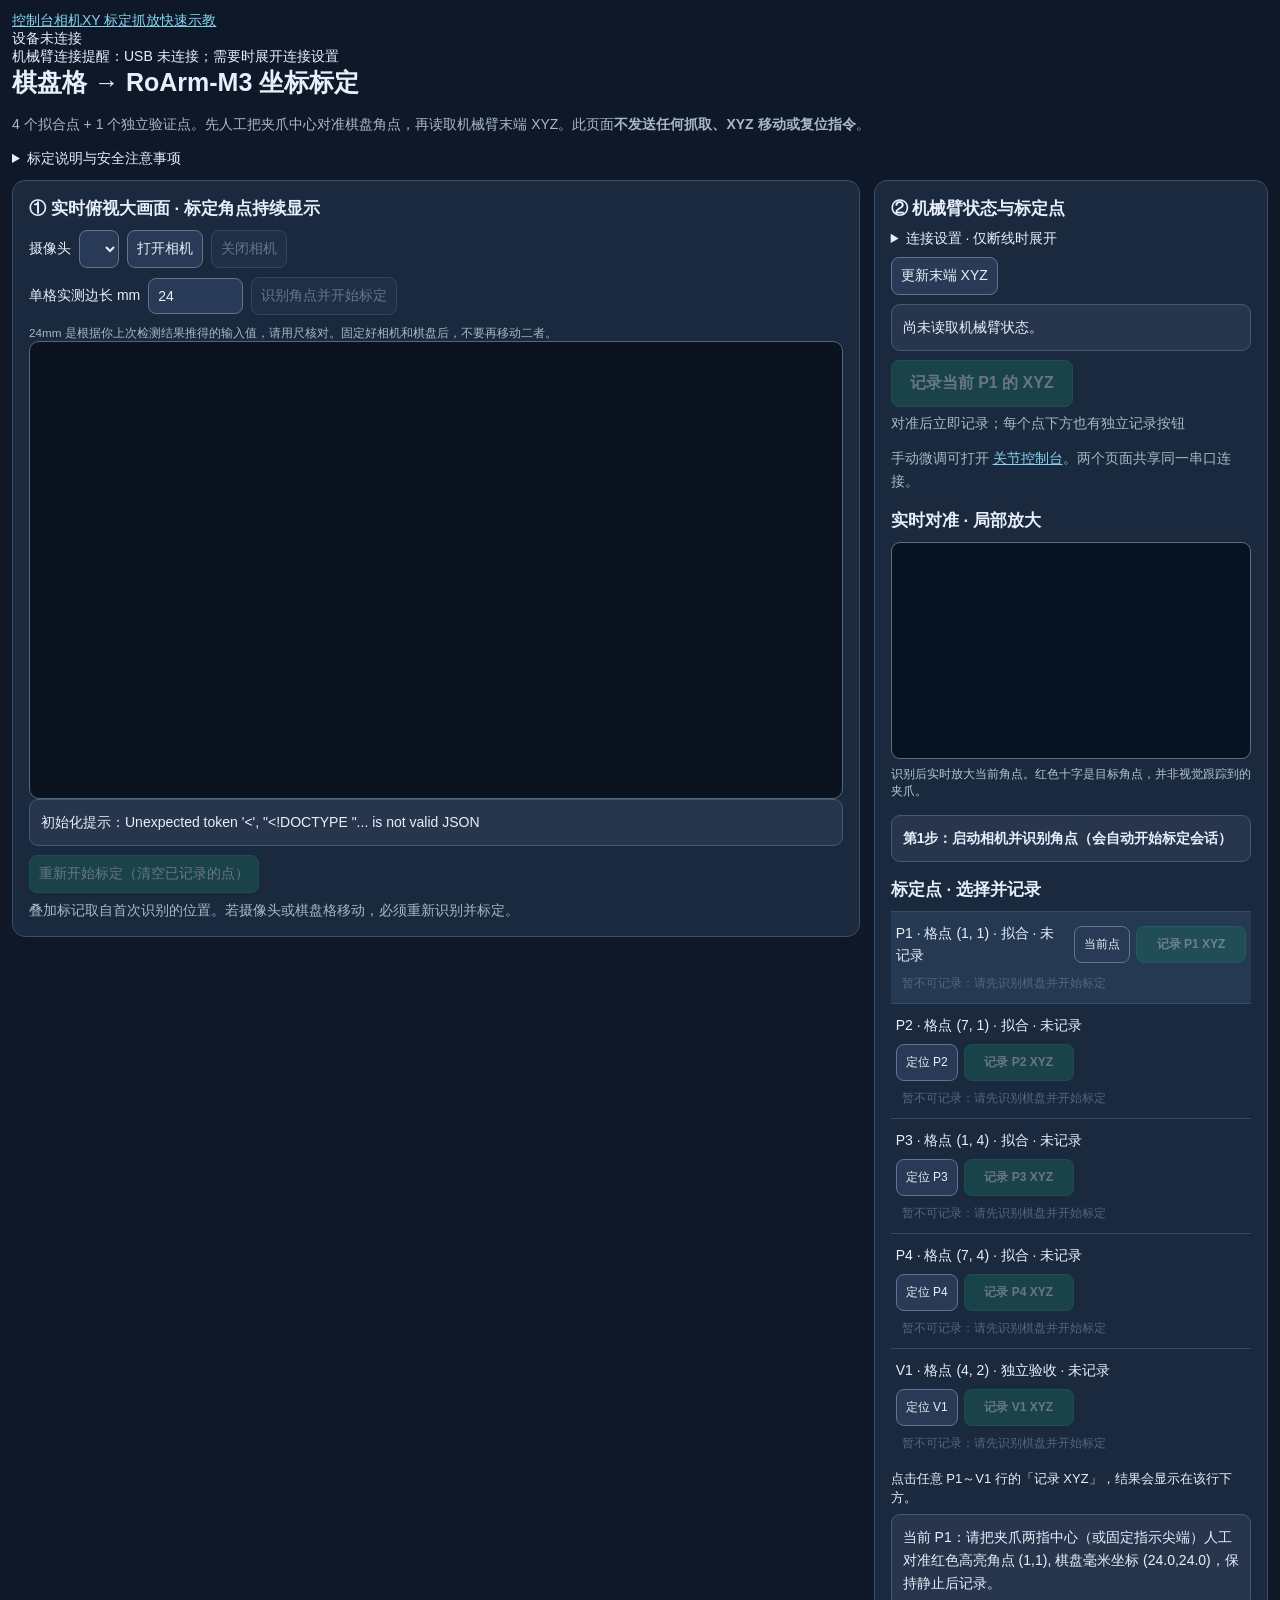
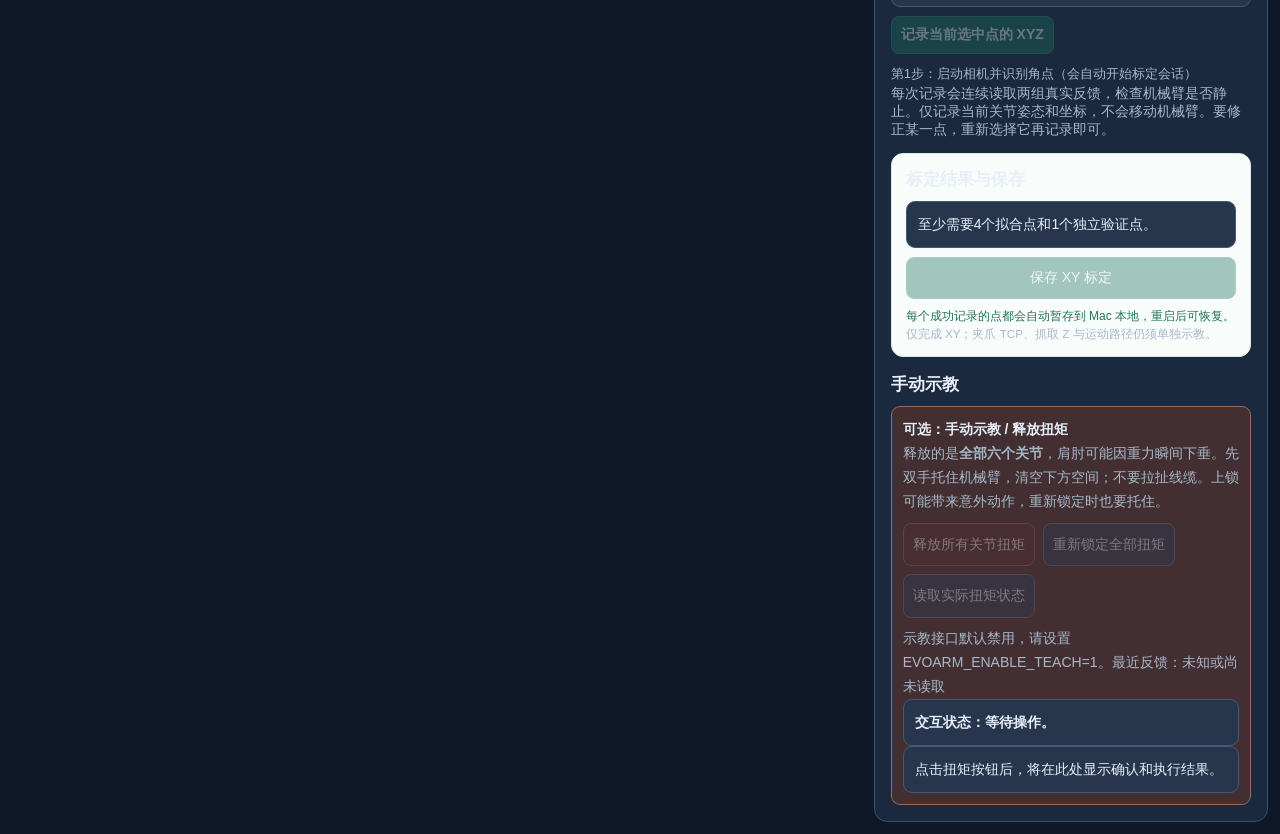
==== control_ui/calibration.html @ 50142ead "ui: unify all five EvoArm top navigation bars" ====
<!doctype html>
<html lang="zh-CN">
<head>
<meta charset="utf-8"><meta name="viewport" content="width=device-width,initial-scale=1">
<title>EvoArm · 机械臂坐标标定</title>
<style>
:root{font:14px -apple-system,BlinkMacSystemFont,"PingFang SC",sans-serif;background:#0e1829;color:#e7effa}
*{box-sizing:border-box}body{max-width:1680px;margin:12px auto;padding:0 12px}h1{font-size:25px;margin:0 0 8px}h2{font-size:17px;margin:0 0 10px}
a{color:#85d4ed}p{line-height:1.65}small,.muted{color:#a7b8ca}
main{display:grid;grid-template-columns:minmax(0,2.15fr) minmax(350px,1fr);align-items:start;gap:14px;margin-top:12px}
.panel{background:#1a293e;border:1px solid #3d4e66;padding:16px;border-radius:13px}
.wide{grid-column:1/-1}
button,select,input{font:inherit;padding:9px;border:1px solid #607494;border-radius:8px;background:#283a55;color:#eaf0fa}
button{cursor:pointer}button:disabled{opacity:.38;cursor:not-allowed}input[type=number]{width:95px}
.primary{background:#186f5c;border-color:#278c75}.danger{background:#512d35;border-color:#996069}
.row{display:flex;align-items:center;gap:8px;flex-wrap:wrap;margin:9px 0}
#view{position:relative;width:100%;aspect-ratio:16/9;background:#0b1320;border:1px solid #53657b;border-radius:10px;overflow:hidden}
#frame{position:absolute;inset:0;width:100%;height:100%;display:block;object-fit:contain}
#overlay{position:absolute;inset:0;width:100%;height:100%;cursor:crosshair;touch-action:manipulation;pointer-events:none}
#overlay.ready{pointer-events:auto}
#zoom{display:block;width:100%;aspect-ratio:5/3;border:1px solid #5c6d82;border-radius:9px;background:#071321}
#zoomNote{font-size:12px;color:#b7c5d7;padding:7px 0}
.sticky-panel{position:static;top:auto;z-index:auto}
.camera-panel{position:relative;z-index:auto;min-width:0;align-self:start}
#view{max-height:65vh}
#calibrationResults{border:1px solid #dbe9e5;border-radius:12px;padding:14px;margin:14px 0;background:#f8fcfb}
#calibrationSaveState{font-size:12px;color:#26715d;margin-top:5px}
#calibrationResults #save{width:100%;min-height:42px}
.controls-panel{position:relative;z-index:5;min-width:0}
#torqueCard{position:relative;z-index:10;isolation:isolate;pointer-events:auto}
#torqueCard button{pointer-events:auto;position:relative;z-index:1}
#torqueCard button:focus-visible{outline:3px solid #7cdffc;outline-offset:2px}
#torqueActionFeedback{font-weight:700;white-space:pre-wrap}
.point{display:flex;flex-wrap:wrap;gap:8px;align-items:center}
.point .point-description{flex:1;min-width:170px;line-height:1.6}
.point .point-actions{display:flex;gap:6px;flex-wrap:wrap}
.point .record{background:#186f5c;border-color:#278c75;font-weight:700}
#setupState{margin:8px 0;font-weight:650}
#capture{font-weight:700}
#statusLine{font-size:13px;line-height:1.7;white-space:pre-wrap}
#torquePrompt[hidden]{display:none}#torqueMessage{white-space:pre-wrap}
#torqueAcknowledged{width:auto;margin-right:7px}
.point-feedback{flex-basis:100%;font-size:12px;line-height:1.55;padding:0 6px;min-height:18px}
.point-feedback.waiting{color:#526782}
.point-feedback.success{color:#08785b;font-weight:650}
.point-feedback.error{color:#b34242;font-weight:650}
.point .record{min-width:110px;white-space:nowrap}
#captureStatus{font-size:13px;line-height:1.5;margin:6px 0;min-height:20px}
#captureStatus.error{color:#ac3642;font-weight:650}
#captureStatus.success{color:#08785b;font-weight:650}
.notice{border:1px solid #455a72;background:#27364c;border-radius:9px;padding:11px;line-height:1.65}
.warning{border:1px solid #986b5e;background:#432f31;border-radius:9px;padding:11px;margin-top:10px;line-height:1.7}
.point{padding:10px 5px;border-top:1px solid #364b61}
.point.active{background:#263953}.point button{font-size:12px}
.ok{color:#7de0ae}.soft{color:#edc37c}.bad{color:#ffaaa9}
pre{font-size:12px;white-space:pre-wrap;overflow-wrap:anywhere}
@media(max-width:950px){main{grid-template-columns:minmax(0,1fr)}.wide{grid-column:auto}.sticky-panel{position:static}}
</style>
<link rel="stylesheet" href="/assets/theme.css">
</head>
<body>
<div class="topbar"><nav class="nav-links" aria-label="EvoArm 页面"><a href="/">控制台</a><a href="/camera">相机</a><a href="/calibration" class="active" aria-current="page">XY 标定</a><a href="/pick">抓放</a><a href="/teach">快速示教</a></nav><span id="connectionChip" class="connection-chip offline">正在连接</span></div>
<div id="connectionToast" class="connection-toast" hidden role="alert"></div>
<h1>棋盘格 → RoArm-M3 坐标标定</h1>
<p class="muted">4 个拟合点 + 1 个独立验证点。先人工把夹爪中心对准棋盘角点，再读取机械臂末端 XYZ。此页面<strong>不发送任何抓取、XYZ 移动或复位指令</strong>。</p>
<details class="safety-details"><summary>标定说明与安全注意事项</summary><p class="muted">标定时需固定相机、棋盘和底座，末端不接触桌面。5点保持工具姿态和高度一致。扭矩释放后所有关节失去主动保持力，操作时必须托住大臂。</p></details>
<main>
<section class="panel camera-panel">
<h2>① 实时俯视大画面 · 标定角点持续显示</h2>
<div class="row">
<label for="device">摄像头</label><select id="device"></select>
<button id="cameraStart">打开相机</button><button id="cameraStop" disabled>关闭相机</button>
</div>
<div class="row"><label for="square">单格实测边长 mm</label><input id="square" type="number" value="24" min="0.1" max="200" step="0.1"/>
<button id="analyze" disabled>识别角点并开始标定</button></div>
<small>24mm 是根据你上次检测结果推得的输入值，请用尺核对。固定好相机和棋盘后，不要再移动二者。</small>
<div id="view"><video id="frame" autoplay playsinline muted></video><canvas id="overlay" aria-label="实时画面上的角点标记"></canvas></div>
<div id="viewMessage" class="notice">先打开摄像头，再点击「识别角点并开始标定」。之后视频会继续实时播放，P1～V1 五个标记留在画面上。</div>
<div class="row"><button id="begin" class="primary" disabled>重新开始标定（清空已记录的点）</button></div>
<div class="muted">叠加标记取自首次识别的位置。若摄像头或棋盘格移动，必须重新识别并标定。</div>
</section>
<section class="panel controls-panel">
<h2>② 机械臂状态与标定点</h2>
<details class="connection-settings"><summary>连接设置 · 仅断线时展开</summary><div class="row"><select id="serialPort"></select><button id="serialRefresh">刷新串口</button><button id="serialConnect">重新连接</button></div></details>
<div class="row"><button id="refreshXYZ" type="button">更新末端 XYZ</button></div>
<div id="armInfo" class="notice">尚未读取机械臂状态。</div>
<div class="row"><button id="captureTop" class="primary" disabled style="font-size:16px;font-weight:750;padding:12px 18px">记录当前 P1 的 XYZ</button><span class="muted">对准后立即记录；每个点下方也有独立记录按钮</span></div>
<p class="muted">手动微调可打开 <a href="/" target="_blank" rel="noopener">关节控制台</a>。两个页面共享同一串口连接。</p>
<h2 style="margin-top:16px">实时对准 · 局部放大</h2>
<canvas id="zoom" width="600" height="360" aria-label="当前标定角点的实时放大预览"></canvas>
<div id="zoomNote">识别后实时放大当前角点。红色十字是目标角点，并非视觉跟踪到的夹爪。</div>
<div id="setupState" class="notice">打开相机 → 识别角点并自动开始会话 → 连接机械臂。</div>
<h2 style="margin-top:16px">标定点 · 选择并记录</h2>
<div id="targets"></div>
<div id="captureStatus" role="status" aria-live="polite">点击任意 P1～V1 行的「记录 XYZ」，结果会显示在该行下方。</div>
<div id="selected" class="notice">请先识别棋盘格并开始标定。</div>
<div class="row"><button id="capture" class="primary" disabled>记录当前选中点的 XYZ</button></div>
<div id="statusLine" class="muted">点击各点旁边的绿色「记录 XYZ」即可。</div>
<div class="muted">每次记录会连续读取两组真实反馈，检查机械臂是否静止。仅记录当前关节姿态和坐标，不会移动机械臂。要修正某一点，重新选择它再记录即可。</div>
<div id="calibrationResults">
<h2>标定结果与保存</h2>
<div id="result" class="notice">至少需要4个拟合点和1个独立验证点。</div>
<div class="row"><button id="save" class="primary" disabled>保存 XY 标定</button></div>
<div id="calibrationSaveState" role="status">标定点将自动写入本地草稿。5点通过验收后自动保存正式结果。</div>
<small>仅完成 XY；夹爪 TCP、抓取 Z 与运动路径仍须单独示教。</small>
</div>
<h2 style="margin-top:16px">手动示教</h2>
<div class="warning" id="torqueCard">
<strong>可选：手动示教 / 释放扭矩</strong>
<div class="muted">释放的是<strong>全部六个关节</strong>，肩肘可能因重力瞬间下垂。先双手托住机械臂，清空下方空间；不要拉扯线缆。上锁可能带来意外动作，重新锁定时也要托住。</div>
<div class="row"><button id="torqueOff" class="danger" disabled>释放所有关节扭矩</button>
<button id="torqueOn" disabled>重新锁定全部扭矩</button>
<button id="torqueRefresh">读取实际扭矩状态</button></div>
<div id="torqueInfo" class="muted">默认禁用。只有用 EVOARM_ENABLE_TEACH=1 启动时才开放。</div>
<div id="torqueActionFeedback" class="notice" role="status" aria-live="assertive">交互状态：等待操作。</div>
<div id="torqueMessage" class="notice" role="status" aria-live="polite">点击扭矩按钮后，将在此处显示确认和执行结果。</div>
<div id="torquePrompt" class="warning" hidden>
  <strong id="torquePromptTitle">请确认机械臂已得到支撑</strong>
  <p id="torquePromptDescription"></p>
  <label><input type="checkbox" id="torqueAcknowledged"/> 已托住机械臂，并检查了下方和周围空间</label>
  <div class="row"><button id="torqueConfirm" class="danger" disabled>确认，发送一次扭矩指令</button>
  <button id="torqueCancel">取消，不发送指令</button></div>
</div>
</div>
</section>

</main>
<script>
const $=id=>document.getElementById(id);
const TARGETS=[
 {id:"P1",col:1,row:1},{id:"P2",col:7,row:1},
 {id:"P3",col:1,row:4},{id:"P4",col:7,row:4},
 {id:"V1",col:4,row:2}
];
let stream=null,vision=null,shot=null,session=null,chosen="P1",summary=null,health=null,busy=false;
let raf=0;
const modifiedPoints=new Set();
let cameraAutoTried=false;
const pointRows=new Map();
const captureFeedback=new Map();
let captureInProgress=null;
async function api(url,method="GET",payload){
 const options={method,headers:{"Content-Type":"application/json"}};
 if(payload!==undefined)options.body=JSON.stringify(payload);
 const response=await fetch(url,options);let data=await response.json();
 if(!response.ok)throw Error(data.detail||"HTTP "+response.status);return data;
}
function say(msg){$("viewMessage").textContent=msg}
function paintConnection(){
 const chip=$("connectionChip"),toast=$("connectionToast");
 if(health?.connected&&!health?.fault){
  chip.textContent="已连接 · "+(health.port||"RoArm");
  chip.classList.remove("offline");toast.hidden=true;
 }else{
  chip.textContent=health?.fault?"连接异常":"设备未连接";
  chip.classList.add("offline");toast.hidden=false;
  toast.textContent="机械臂连接提醒："+(health?.fault?.message||"USB 未连接；需要时展开连接设置");
 }
}
function setBusy(value){busy=value;render()}
async function doAction(fn){if(busy)return;setBusy(true);
 try{await fn()}catch(e){say("操作失败："+e.message);$("result").textContent="操作失败："+e.message}
 finally{setBusy(false)}}
function recordById(id){return summary?.records?.find(x=>x.id===id)}
function render(){
 paintConnection();
 const ready=Boolean(vision?.checkerboard?.detected)&&Boolean(shot);
 $("begin").disabled=busy||!ready;
 $("analyze").disabled=busy||!stream;
 $("capture").disabled=busy||!session||!vision?.checkerboard?.detected||!health?.connected||!!health?.pending||!!health?.fault;
 $("captureTop").disabled=$("capture").disabled;
 $("captureTop").textContent="记录当前 "+chosen+" 的 XYZ";
 $("save").disabled=busy||!summary?.ready||modifiedPoints.size>0;
 $("save").textContent=summary?.saved?"已保存 · 再次保存":"保存 XY 标定";
 $("calibrationSaveState").textContent=summary?.saved
   ?"已保存至 "+(summary.saved_path||"~/.evoarm/robot_xy_calibration.json")+"。重启后可自动恢复。"
   :summary?.records?.length
    ?"已自动暂存 "+summary.records.length+"/5 点；通过误差验收后会自动保存正式标定。"
    :"每个成功记录的点都会自动暂存到 Mac 本地，重启后可恢复。";
 $("cameraStart").disabled=busy||Boolean(stream);
 $("cameraStop").disabled=busy||!stream;
 $("torqueOff").disabled=busy||!health?.connected||!health?.teach_enabled||health?.teach_active;
 $("torqueOn").disabled=busy||!health?.connected||!health?.teach_enabled||!health?.teach_active;
 $("torqueRefresh").disabled=busy||!health?.connected;
 $("torqueConfirm").disabled=busy||!$("torqueAcknowledged").checked;
 const torqueFlags=health?.torque_status;
 const actual=torqueFlags?.length===6
   ?(torqueFlags.every(v=>v===0)?"最近反馈：六关节全部释放":
     torqueFlags.every(v=>v===1)?"最近反馈：六关节全部锁定":
     "最近反馈：关节状态不一致，请检查")
   :"最近反馈：未知或尚未读取";
 $("torqueInfo").textContent=health?.teach_enabled
   ?("示教模式已授权；"+actual+"。软件运动锁："+(health?.teach_active?"已启用":"未进入示教锁定")+
     "。切换前后始终托住机械臂，反馈不代表实时安全。")
   :"示教接口默认禁用，请设置 EVOARM_ENABLE_TEACH=1。"+actual;
 // Reuse existing DOM nodes across 2.5s health polling. Replacing all rows
 // during mousedown could cancel the click before mouseup, especially on P3–V1.
 for(const target of TARGETS){
  let row=pointRows.get(target.id);
  if(!row){
   const item=document.createElement("div");
   const info=document.createElement("div");info.className="point-description";
   const actions=document.createElement("div");actions.className="point-actions";
   const choose=document.createElement("button");choose.type="button";
   const record=document.createElement("button");record.type="button";record.className="record";
   const feedback=document.createElement("div");feedback.className="point-feedback";
   feedback.setAttribute("role","status");feedback.setAttribute("aria-live","polite");
   choose.onclick=()=>{chosen=target.id;render();drawOverlay();drawZoomFrame()};
   record.onclick=()=>capturePoint(target.id);
   actions.append(choose,record);
   item.append(info,actions,feedback);
   $("targets").append(item);
   row={item,info,choose,record,feedback};
   pointRows.set(target.id,row);
  }
  const saved=recordById(target.id);
  const dirty=modifiedPoints.has(target.id);
  row.item.className="point"+(chosen===target.id?" active":"");
  row.info.textContent=target.id+" · 格点 ("+target.col+", "+target.row+") · "+
    (target.id==="V1"?"独立验收":"拟合")+
    (dirty?" · 角点改变，需重录":
     saved?" · XYZ "+saved.robot_xyz_mm.map(n=>Number(n).toFixed(1)).join(", ")+" mm ✓":" · 未记录");
  row.choose.textContent=chosen===target.id?"当前点":"定位 "+target.id;
  row.choose.disabled=busy;
  row.record.textContent=captureInProgress===target.id?"读取中…":
    saved&&!dirty?"重新记录 "+target.id:"记录 "+target.id+" XYZ";
  row.record.disabled=busy||!session||!vision?.checkerboard?.detected||!health?.connected||!!health?.pending||!!health?.fault;
  row.record.title=row.record.disabled
    ?"请先识别棋盘格、连接机械臂并确保没有待完成动作"
    :"读取真实机械臂 XYZ；失败会在此行显示原因";
  const message=captureFeedback.get(target.id);
  const unavailable=!session?"请先识别棋盘并开始标定":
    !vision?.checkerboard?.detected?"已有记录已恢复，先重新识别棋盘以确认位置":
    !health?.connected?"机械臂当前未连接":
    health?.fault?"动作异常锁定："+(health.fault.message||"请检查机械臂反馈"):
    health?.pending?"上一条动作尚未收到到位确认":
    busy&&captureInProgress!==target.id?"正在记录其他点，结束后再试":null;
  const visible=message || (!saved&&unavailable
    ?{kind:"waiting",text:"暂不可记录："+unavailable}:null);
  row.feedback.className="point-feedback"+(visible?" "+visible.kind:"");
  row.feedback.textContent=visible?.text||"";
 }
 const t=TARGETS.find(x=>x.id===chosen);
 $("selected").textContent="当前 "+t.id+"：请把夹爪两指中心（或固定指示尖端）人工对准红色高亮角点 "+
   "("+t.col+","+t.row+"), 棋盘毫米坐标 ("+
   (t.col*Number($("square").value)).toFixed(1)+","+
   (t.row*Number($("square").value)).toFixed(1)+")，保持静止后记录。";
 const setup=!vision?.checkerboard?.detected?"第1步：启动相机并识别角点（会自动开始标定会话）":
  !session?"请先点击重新开始标定":
  !health?.connected?"第2步：选择串口并连接机械臂":
  health?.fault?"机械臂存在动作异常，请先在控制台复核":
  health?.pending?"等待上一动作到位后才能记录":
  "已就绪：对准红色目标，点击 "+chosen+" 行的绿色「记录 XYZ」";
 $("setupState").textContent=setup;
 $("statusLine").textContent=setup;
 if(summary){
  const fit=summary.fit;
  let msg="已记录 "+summary.records.length+"/5 点。"+summary.message;
  if(fit){
   msg+="\n拟合 RMS "+fit.train_rms_mm+" mm；最大误差 "+fit.train_max_mm+" mm；"+
      "独立验证 "+(fit.validation_error_mm??"未完成")+" mm。";
   msg+="\n矩阵 R="+JSON.stringify(fit.matrix_2x2)+
    "；平移 t="+JSON.stringify(fit.offset_mm)+" mm；det="+fit.determinant;
   msg+="\n标记状态："+(summary.ready?"二维XY标定验收通过（仍禁止自动运动）":"未通过最终验收");
   if(modifiedPoints.size)msg+="\n有角点改变但未重录："+[...modifiedPoints].join(", ");
  }
  $("result").textContent=msg;
 }
}
async function cameras(){
 if(!navigator.mediaDevices?.enumerateDevices)throw Error("浏览器不支持摄像头 API");
 const list=(await navigator.mediaDevices.enumerateDevices()).filter(x=>x.kind==="videoinput");
 $("device").replaceChildren(...list.map((d,i)=>{const o=document.createElement("option");o.value=d.deviceId;o.textContent=d.label||"摄像头"+(i+1);return o}));
}
async function startCamera(){
 if(!navigator.mediaDevices?.getUserMedia)throw Error("无法使用浏览器摄像头");
 // Reopening the USB camera must not erase P1/P2 stored in this server.
 // Require a fresh board scan before any additional point capture.
 vision=null;shot=null;modifiedPoints.clear();drawOverlay();
 if(stream)stream.getTracks().forEach(t=>t.stop());
 let video={width:{exact:1920},height:{exact:1080},frameRate:{ideal:30}};
 if($("device").value)video.deviceId={exact:$("device").value};
 try{stream=await navigator.mediaDevices.getUserMedia({video,audio:false})}
 catch(e){if(e.name!=="OverconstrainedError")throw e;
  video={width:{ideal:1280},height:{ideal:720},frameRate:{ideal:30}};
  if($("device").value)video.deviceId={exact:$("device").value};
  stream=await navigator.mediaDevices.getUserMedia({video,audio:false});
 }
 $("frame").srcObject=stream;await $("frame").play();await cameras();
 $("view").style.aspectRatio=$("frame").videoWidth+" / "+$("frame").videoHeight;
 cancelAnimationFrame(raf);drawZoomLoop();
 say("实时视频已启动："+$("frame").videoWidth+"×"+$("frame").videoHeight+
  "。点击识别角点后，会保持实时预览和角点标记。");render();
}
function stopCamera(){
 cancelAnimationFrame(raf);raf=0;
 if(stream)stream.getTracks().forEach(t=>t.stop());
 stream=null;$("frame").srcObject=null;
 $("overlay").classList.remove("ready");render();
}
function captureImage(){
 if(!stream||!$("frame").videoWidth)throw Error("未启动摄像头");
 const canvas=document.createElement("canvas");canvas.width=$("frame").videoWidth;canvas.height=$("frame").videoHeight;
 canvas.getContext("2d").drawImage($("frame"),0,0);return canvas;
}
function drawOverlay(){
 const canvas=$("overlay"),ctx=canvas.getContext("2d");
 if(!vision?.checkerboard?.detected||!shot){
   canvas.classList.remove("ready");
   ctx.clearRect(0,0,canvas.width,canvas.height);return;
 }
 canvas.width=shot.width;canvas.height=shot.height;canvas.classList.add("ready");
 ctx.clearRect(0,0,canvas.width,canvas.height);
 ctx.font="bold 29px sans-serif";ctx.textBaseline="middle";
 for(const [x,y] of vision.checkerboard.corners_px){
  ctx.beginPath();ctx.arc(x,y,7,0,Math.PI*2);
  ctx.fillStyle="rgba(37,255,169,.9)";ctx.fill();
 }
 for(const target of TARGETS){
  const [x,y]=vision.checkerboard.corners_px[target.row*9+target.col];
  const active=target.id===chosen;
  const done=Boolean(recordById(target.id))&&!modifiedPoints.has(target.id);
  const color=active?"#ff2d75":done?"#36ef9a":"#f5c95b";
  ctx.strokeStyle=color;ctx.lineWidth=active?9:6;
  ctx.beginPath();ctx.arc(x,y,active?27:22,0,Math.PI*2);ctx.stroke();
  if(active){ctx.beginPath();ctx.moveTo(x-42,y);ctx.lineTo(x+42,y);ctx.moveTo(x,y-42);ctx.lineTo(x,y+42);ctx.stroke()}
  const txt=target.id+(done?" ✓":"");
  ctx.strokeStyle="rgba(0,0,0,.9)";ctx.lineWidth=7;ctx.strokeText(txt,x+33,y-27);
  ctx.fillStyle=color;ctx.fillText(txt,x+33,y-27);
 }
}
function drawZoomFrame(){
 const canvas=$("zoom"),ctx=canvas.getContext("2d"),video=$("frame");
 ctx.clearRect(0,0,canvas.width,canvas.height);
 if(!vision?.checkerboard?.detected||!stream||video.readyState<2||!video.videoWidth){
  ctx.fillStyle="#b7c5d7";ctx.font="24px sans-serif";
  ctx.fillText("先打开相机并识别棋盘格",25,180);return;
 }
 const target=TARGETS.find(t=>t.id===chosen);
 const [cx,cy]=vision.checkerboard.corners_px[target.row*9+target.col];
 const sw=Math.min(180,video.videoWidth),sh=Math.min(108,video.videoHeight);
 const sx=Math.max(0,Math.min(video.videoWidth-sw,cx-sw/2));
 const sy=Math.max(0,Math.min(video.videoHeight-sh,cy-sh/2));
 ctx.drawImage(video,sx,sy,sw,sh,0,0,canvas.width,canvas.height);
 const tx=(cx-sx)*canvas.width/sw,ty=(cy-sy)*canvas.height/sh;
 ctx.strokeStyle="#ff2d75";ctx.lineWidth=4;
 ctx.beginPath();ctx.moveTo(tx-42,ty);ctx.lineTo(tx+42,ty);
 ctx.moveTo(tx,ty-42);ctx.lineTo(tx,ty+42);ctx.stroke();
 ctx.beginPath();ctx.arc(tx,ty,14,0,Math.PI*2);ctx.stroke();
 ctx.fillStyle="rgba(0,0,0,.75)";ctx.fillRect(8,8,252,39);
 ctx.font="bold 24px sans-serif";ctx.fillStyle="#fff";
 ctx.fillText(target.id+" · 实时放大 3.3×",16,35);
}
function drawZoomLoop(){
 drawZoomFrame();
 if(stream)raf=requestAnimationFrame(drawZoomLoop);
}
$("overlay").addEventListener("click",e=>{
 if(!vision?.checkerboard?.detected)return;
 const rect=e.currentTarget.getBoundingClientRect();
 const px=(e.clientX-rect.left)*e.currentTarget.width/rect.width;
 const py=(e.clientY-rect.top)*e.currentTarget.height/rect.height;
 let chosenCorner=null,dist=Infinity;
 vision.checkerboard.corners_px.forEach(([x,y],index)=>{
  const d=(x-px)**2+(y-py)**2;if(d<dist){dist=d;chosenCorner=index}
 });
 if(chosenCorner===null||dist>40**2){say("请点击绿色角点附近，而不是棋盘格方块中心");return}
 const t=TARGETS.find(x=>x.id===chosen);
 const col=chosenCorner%9,row=Math.floor(chosenCorner/9);
 if(TARGETS.some(x=>x.id!==chosen&&x.col===col&&x.row===row)){
  say("这个角点已分配给其他步骤，请选择不同的角点");return
 }
 if(recordById(chosen) && (t.col!==col || t.row!==row)){
  if(!confirm("该点已经记录。更换角点后需要重新对准并重录，继续吗？"))return;
  modifiedPoints.add(chosen);
 }
 t.col=col;t.row=row;drawOverlay();drawZoomFrame();render();
});
$("cameraStart").onclick=()=>doAction(startCamera);
$("cameraStop").onclick=stopCamera;
$("analyze").onclick=()=>doAction(async()=>{
 const L=Number($("square").value);
 if(!Number.isFinite(L)||L<=0||L>200)throw Error("请填写实测棋盘单格边长 mm");
 const snapshot=captureImage();
 const blob=await new Promise(resolve=>snapshot.toBlob(resolve,"image/png"));
 if(!blob)throw Error("截图失败");
 const resp=await fetch("/api/vision/analyze?square_mm="+encodeURIComponent(L),{
  method:"POST",headers:{"Content-Type":"image/png"},body:blob
 });
 const data=await resp.json();
 if(!resp.ok)throw Error(data.detail||"视觉分析失败");
 if(!data.checkerboard?.detected)throw Error("未识别到完整54个棋盘角点，请调整光线及遮挡");
 // The backend keeps the 4+1 session while this service is running.
 // Re-scanning a fixed camera/board must not silently erase P1/P2.
 const existing=Boolean(session&&summary?.records?.length);
 if(existing){
  if(Number(summary.square_mm)!==L ||
     summary.image_size?.[0]!==snapshot.width || summary.image_size?.[1]!==snapshot.height){
   throw Error("当前棋盘单格边长或摄像头分辨率与原标定会话不同；不能混用记录。请检查设置并使用「重新开始标定」");
  }
  if(!confirm("发现已记录 "+summary.records.length+"/5 个点。仅在摄像头、棋盘格和底座均未移动时可以继续。确认保留已有点并重新识别画面？"))return;
  // Existing board reference fingerprint remains on the server. A relocated
  // board is rejected later by the pick plan's 54-corner stability check.
 }else{
  const started=await api("/api/calibration/start","POST",{
   square_mm:L,image_size:[snapshot.width,snapshot.height],
   corners_px:data.checkerboard.corners_px
  });
  session=started.session_id;summary=started;
 }
 shot=snapshot;vision=data;
 chosen=existing?(summary.next_id||"P1"):"P1";
 modifiedPoints.clear();captureFeedback.clear();drawOverlay();drawZoomFrame();
 say(existing
  ?"已恢复并保留原有 "+summary.records.length+"/5 点记录；确认标记与实际棋盘位置一致后，继续记录 "+chosen+"。"
  :"54角点已识别，标定会话已开始！视频保持实时播放，请逐点记录。");
});
$("begin").onclick=()=>doAction(async()=>{
 if(session&&summary?.records?.length&&!confirm("开始新标定会清空已记录的全部标定点，继续？"))return;
 const L=Number($("square").value);
 const data=await api("/api/calibration/start","POST",{square_mm:L,image_size:[shot.width,shot.height],corners_px:vision.checkerboard.corners_px});
 session=data.session_id;summary=data;chosen="P1";modifiedPoints.clear();drawOverlay();
 say("已重新开始标定，可直接点击每一行的绿色记录按钮。");
});
async function refreshArm(){
 health=await api("/api/health");
 if(!health.connected){$("armInfo").textContent="未连接：可先从本页选择串口连接机械臂。";render();return}
 const data=await api("/api/status");
 $("armInfo").textContent="已连接 "+(health.port||"")+" · x="+Number(data.x).toFixed(1)+
 "mm, y="+Number(data.y).toFixed(1)+"mm, z="+Number(data.z).toFixed(1)+
 "mm。 扭矩="+(health.teach_active?"释放中":"请核对上方反馈")+"；请将夹爪中心人工对准所选角点。";
 render();
}
$("serialRefresh").onclick=()=>doAction(async()=>{
 const ports=await api("/api/ports");$("serialPort").replaceChildren(...ports.map(p=>{const o=document.createElement("option");o.value=p.device;o.textContent=p.device;return o}));
});
$("serialConnect").onclick=()=>doAction(async()=>{
 const port=$("serialPort").value;if(!port)throw Error("请选择串口");
 await api("/api/connect","POST",{port});await refreshArm();say("已连接机械臂；可以开始记录角点 XYZ。");
});
$("refreshXYZ").onclick=()=>doAction(refreshArm);
async function capturePoint(pointId){
 const t=TARGETS.find(x=>x.id===pointId);
 if(!t)return;
 if(busy){
  captureFeedback.set(pointId,{kind:"waiting",text:"当前已有操作正在进行，请等其结束后再记录。"});
  render();return;
 }
 chosen=pointId;drawOverlay();drawZoomFrame();render();
 if(!session||!vision?.checkerboard?.detected){
  const message=!session?"请先完成54角点识别并开始标定会话。":
    "已恢复标定记录，先重新识别54个棋盘角点并确认摄像头、棋盘未移动。";
  captureFeedback.set(pointId,{kind:"error",text:"未记录："+message});
  $("captureStatus").className="error";
  $("captureStatus").textContent=pointId+"："+message;
  render();return;
 }
 captureInProgress=pointId;
 captureFeedback.set(pointId,{kind:"waiting",text:"正在连续读取两次机械臂真实反馈并检查静止状态…"});
 $("captureStatus").className="";
 $("captureStatus").textContent=pointId+"：正在读取 XYZ，请保持机械臂静止。";
 setBusy(true);
 try{
  const data=await api("/api/calibration/capture","POST",{
   session_id:session,point_id:t.id,col:t.col,row:t.row
  });
  const recorded=data.records?.find(x=>x.id===pointId);
  if(!recorded)throw Error("服务端未返回当前点的 XYZ 记录");
  summary=data;modifiedPoints.delete(pointId);
  const xyz=recorded.robot_xyz_mm.map(n=>Number(n).toFixed(1)).join(", ");
  captureFeedback.set(pointId,{kind:"success",text:"✓ 已记录机械臂 XYZ ("+xyz+") mm"});
  $("captureStatus").className="success";
  $("captureStatus").textContent=pointId+" 记录成功，XYZ ("+xyz+") mm。";
  const next=TARGETS.find(x=>!data.records.some(r=>r.id===x.id)||modifiedPoints.has(x.id));
  chosen=next?.id||pointId;
  drawOverlay();drawZoomFrame();
 }catch(err){
  // The backend may reject pose mismatches, unstable feedback, pending moves,
  // stale sessions or serial timeouts. Keep previous successful point records.
  const reason=err?.message||"未知错误";
  const text="✕ 本次未记录："+reason;
  captureFeedback.set(pointId,{kind:"error",text});
  $("captureStatus").className="error";
  $("captureStatus").textContent=pointId+" 记录失败："+reason;
  $("viewMessage").textContent=pointId+" 记录失败："+reason;
 }finally{
  captureInProgress=null;
  setBusy(false);
 }
}
$("capture").onclick=()=>capturePoint(chosen);
$("captureTop").onclick=()=>capturePoint(chosen);
let torqueIntent=null;
let torqueClickCount=0;
function markTorqueClick(label){
 torqueClickCount++;
 $("torqueActionFeedback").textContent="页面已收到第 "+torqueClickCount+" 次点击："+label+"。";
}
function requestTorqueChange(enabled){
 markTorqueClick(enabled?"重新锁定所有关节":"释放所有关节");
 if(busy){
  $("torqueMessage").textContent="已有其他请求正在处理，请等待当前操作完成。尚未发送新的扭矩指令。";
  return;
 }
 torqueIntent=enabled;
 $("torqueAcknowledged").checked=false;
 $("torquePrompt").hidden=false;
 $("torquePromptTitle").textContent=enabled?"准备重新锁定全部六关节":"准备释放全部六关节扭矩";
 $("torquePromptDescription").textContent=enabled
   ?"舵机锁定时可能突然移动。请托住大臂，检查没有障碍物或易损物品。"
   :"六个关节将失去主动保持力，肩部和肘部可能突然下垂。请持续托住机械臂，并清空下方空间。";
 $("torqueMessage").textContent="已打开页面内安全确认。当前还没有发送扭矩指令。";
 render();
 try{$("torquePrompt").scrollIntoView({block:"nearest",behavior:"smooth"})}
 catch(error){$("torqueMessage").textContent+="\n无法滚动到确认区："+error.message;}
}
$("torqueOff").onclick=()=>requestTorqueChange(false);
$("torqueOn").onclick=()=>requestTorqueChange(true);
$("torqueAcknowledged").onchange=render;
$("torqueCancel").onclick=()=>{
 markTorqueClick("取消扭矩切换");
 torqueIntent=null;$("torquePrompt").hidden=true;
 $("torqueAcknowledged").checked=false;
 $("torqueMessage").textContent="操作已取消，没有发送扭矩指令。";
 render();
};
$("torqueConfirm").onclick=async()=>{
 markTorqueClick("安全确认并发送");
 if(busy||torqueIntent===null||!$("torqueAcknowledged").checked){
  $("torqueMessage").textContent="需要先勾选安全确认，且确保无其他操作正在进行。尚未发送扭矩指令。";
  return;
 }
 const enabled=torqueIntent;
 torqueIntent=null;$("torquePrompt").hidden=true;
 $("torqueAcknowledged").checked=false;
 busy=true;
 $("torqueMessage").textContent="扭矩切换请求处理中，正在核对六关节实际状态。请持续托住机械臂……";
 render();
 try{
  const declaration=enabled?"已托住机械臂并确认重新锁定":"已托住机械臂并确认释放全部关节";
  const result=await api("/api/teach/torque","POST",{enabled,declaration});
  $("torqueMessage").textContent=(result.verified?"确认成功：":"状态仍未确认：")+
    result.message+"\n发送扭矩指令："+(result.command_sent?"1次":"0次")+
    "；状态确认读取："+result.verification_attempts+"次。";
 }catch(err){
  $("torqueMessage").textContent="请求失败或通讯异常："+err.message+
    "。无法据此判断扭矩是否已经切换。请托住机械臂，点击“读取实际扭矩状态”。";
 }
 try{health=await api("/api/health")}catch(err){
  $("torqueMessage").textContent+="\n刷新状态失败："+err.message;
 }
 busy=false;render();
};
$("torqueRefresh").onclick=async()=>{
 markTorqueClick("读取实际扭矩状态");
 if(busy){
  $("torqueMessage").textContent="已有请求正在处理，请等待后再重试读取。";
  return;
 }
 busy=true;$("torqueMessage").textContent="正在请求当前六关节真实扭矩状态……";render();
 try{
  const result=await api("/api/status");
  const flags="BSETRG".split("").map(k=>result["torswitch"+k]);
  const state=flags.every(v=>v===0)?"六关节全部释放":
    flags.every(v=>v===1)?"六关节全部锁定":"关节状态不一致或无效";
  $("torqueMessage").textContent="本次真实反馈："+state+
    "（"+flags.join(", ")+"）。如软件仍在示教锁定状态，请托住机械臂并主动执行“重新锁定”。";
 }catch(err){
  $("torqueMessage").textContent="实际状态读取失败："+err.message+
    "。当前状态不明，请托住机械臂，禁止下发运动指令。";
 }
 try{health=await api("/api/health")}catch(err){
  $("torqueMessage").textContent+="\n读取服务状态失败："+err.message;
 }
 busy=false;render();
};
$("save").onclick=()=>doAction(async()=>{
 if(!session)throw Error("无标定会话");
 if(modifiedPoints.size)throw Error("存在角点移动后未重新记录："+[...modifiedPoints].join(", "));
 const result=await api("/api/calibration/save","POST",{session_id:session});
 summary=result.result;
 $("calibrationSaveState").textContent="标定已保存："+result.path;
 say("已保存到 "+result.path+"。其他抓取参数仍需要示教。");
});
$("square").onchange=()=>{if(session){say("棋盘单格尺寸变更后必须重新识别角点并开始标定，原记录不可沿用。");session=null;summary=null;vision=null;modifiedPoints.clear();drawOverlay()}render()};
window.addEventListener("pagehide",stopCamera);
(async()=>{try{
 health=await api("/api/health");
 if(!health.connected){
  const auto=await api("/api/auto-connect","POST",{});
  if(!auto.connected)say(auto.reason||"自动连接未成功；需要时可展开连接设置");
 }
 health=await api("/api/health");
 try{
  const previous=await api("/api/calibration/status");
  if(previous?.session_id&&previous.records?.length){
   session=previous.session_id;summary=previous;chosen=previous.next_id||"P1";
   if(Number.isFinite(previous.square_mm))$("square").value=String(previous.square_mm);
   say("已恢复服务端现有 "+previous.records.length+"/5 个标定点。请重新识别棋盘角点；不要移动摄像头和棋盘。");
  }
 }catch(err){say("无法读取旧标定会话："+err.message)}
 const ports=await api("/api/ports");
 $("serialPort").replaceChildren(...ports.map(p=>{const o=document.createElement("option");o.value=p.device;o.textContent=p.device;return o}));
 if(health?.port&&ports.some(p=>p.device===health.port))$("serialPort").value=health.port;
 await refreshArm();await cameras();
 if(!cameraAutoTried&&navigator.permissions?.query){
  cameraAutoTried=true;
  try{
   const permission=await navigator.permissions.query({name:"camera"});
   if(permission.state==="granted")await startCamera();
  }catch(e){/* Unsupported permissions API: leave camera button available. */}
 }
 }catch(e){say("初始化提示："+e.message)}render()})();
setInterval(async()=>{if(busy)return;try{health=await api("/api/health");render()}catch(e){health={connected:false};render()}},2500);
</script>
</body>
</html>
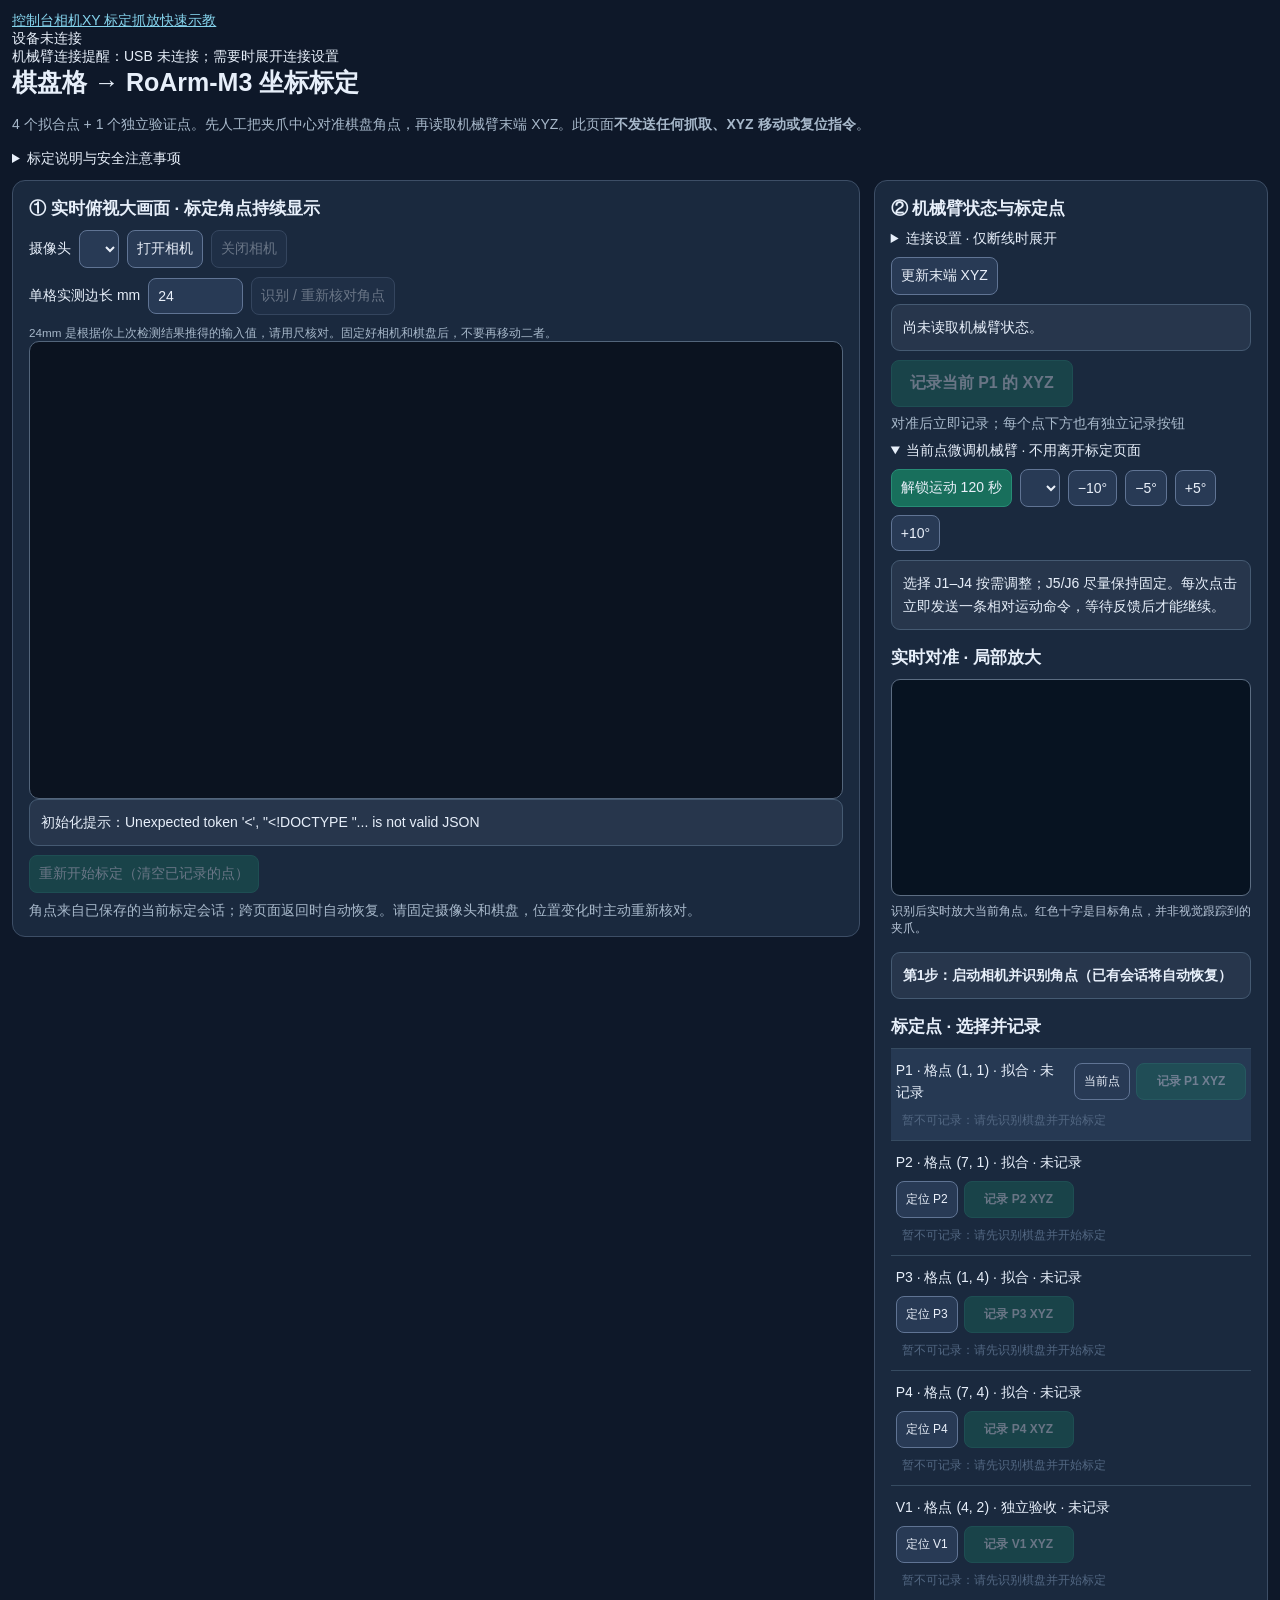
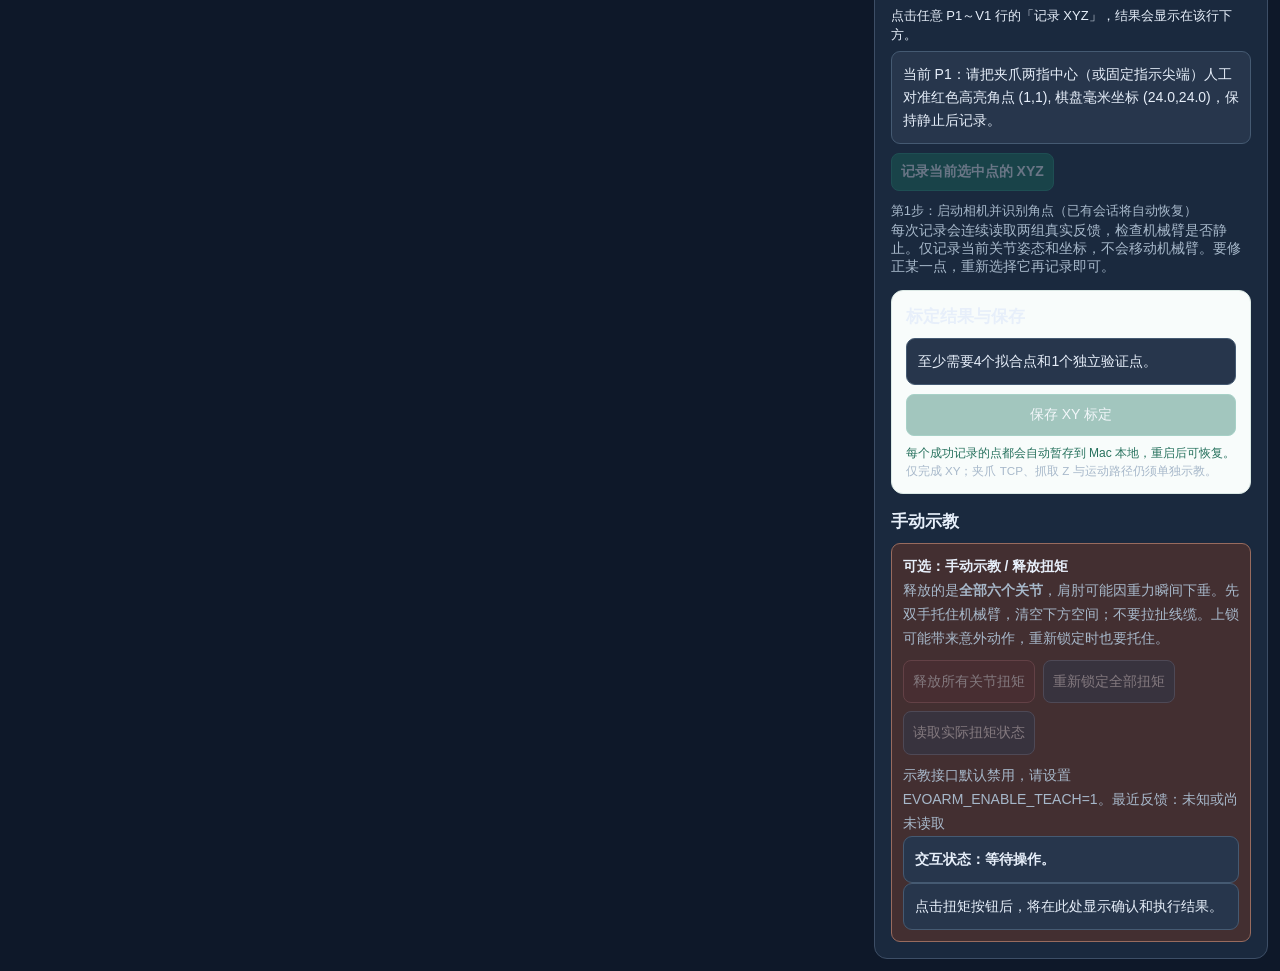
==== commit 3d2713fa: "fix: restore frozen 54-corner overlay after navigation and preserve scans on camera restart" ====
--- a/control_ui/calibration.html
+++ b/control_ui/calibration.html
@@ -72,12 +72,12 @@
 <button id="cameraStart">打开相机</button><button id="cameraStop" disabled>关闭相机</button>
 </div>
 <div class="row"><label for="square">单格实测边长 mm</label><input id="square" type="number" value="24" min="0.1" max="200" step="0.1"/>
-<button id="analyze" disabled>识别角点并开始标定</button></div>
+<button id="analyze" disabled>识别 / 重新核对角点</button></div>
 <small>24mm 是根据你上次检测结果推得的输入值，请用尺核对。固定好相机和棋盘后，不要再移动二者。</small>
 <div id="view"><video id="frame" autoplay playsinline muted></video><canvas id="overlay" aria-label="实时画面上的角点标记"></canvas></div>
 <div id="viewMessage" class="notice">先打开摄像头，再点击「识别角点并开始标定」。之后视频会继续实时播放，P1～V1 五个标记留在画面上。</div>
 <div class="row"><button id="begin" class="primary" disabled>重新开始标定（清空已记录的点）</button></div>
-<div class="muted">叠加标记取自首次识别的位置。若摄像头或棋盘格移动，必须重新识别并标定。</div>
+<div class="muted">角点来自已保存的当前标定会话；跨页面返回时自动恢复。请固定摄像头和棋盘，位置变化时主动重新核对。</div>
 </section>
 <section class="panel controls-panel">
 <h2>② 机械臂状态与标定点</h2>
@@ -85,7 +85,16 @@
 <div class="row"><button id="refreshXYZ" type="button">更新末端 XYZ</button></div>
 <div id="armInfo" class="notice">尚未读取机械臂状态。</div>
 <div class="row"><button id="captureTop" class="primary" disabled style="font-size:16px;font-weight:750;padding:12px 18px">记录当前 P1 的 XYZ</button><span class="muted">对准后立即记录；每个点下方也有独立记录按钮</span></div>
-<p class="muted">手动微调可打开 <a href="/" target="_blank" rel="noopener">关节控制台</a>。两个页面共享同一串口连接。</p>
+<details id="calibrationJog" class="connection-settings" open>
+ <summary>当前点微调机械臂 · 不用离开标定页面</summary>
+ <div class="row"><button id="calUnlock" type="button" class="primary">解锁运动 120 秒</button>
+ <select id="calJoint" aria-label="调整关节"></select>
+ <button type="button" data-cal-jog="-10">−10°</button>
+ <button type="button" data-cal-jog="-5">−5°</button>
+ <button type="button" data-cal-jog="5">+5°</button>
+ <button type="button" data-cal-jog="10">+10°</button></div>
+ <div id="calJogStatus" class="notice" role="status">选择 J1–J4 按需调整；J5/J6 尽量保持固定。每次点击立即发送一条相对运动命令，等待反馈后才能继续。</div>
+ </details>
 <h2 style="margin-top:16px">实时对准 · 局部放大</h2>
 <canvas id="zoom" width="600" height="360" aria-label="当前标定角点的实时放大预览"></canvas>
 <div id="zoomNote">识别后实时放大当前角点。红色十字是目标角点，并非视觉跟踪到的夹爪。</div>
@@ -139,6 +148,7 @@
 const pointRows=new Map();
 const captureFeedback=new Map();
 let captureInProgress=null;
+let calibrationReferenceRestored=false;
 async function api(url,method="GET",payload){
  const options={method,headers:{"Content-Type":"application/json"}};
  if(payload!==undefined)options.body=JSON.stringify(payload);
@@ -161,13 +171,27 @@
 async function doAction(fn){if(busy)return;setBusy(true);
  try{await fn()}catch(e){say("操作失败："+e.message);$("result").textContent="操作失败："+e.message}
  finally{setBusy(false)}}
+function restoreSavedCorners(state){
+ if(!state?.session_id||!Array.isArray(state?.corners_px)||state.corners_px.length!==54||
+    !Array.isArray(state.image_size)||state.image_size.length!==2)return false;
+ if(!state.corners_px.every(p=>Array.isArray(p)&&p.length===2&&p.every(Number.isFinite)))return false;
+ vision={checkerboard:{detected:true,corners_px:state.corners_px,corners_count:54,
+                         source:"persisted_calibration_session"}};
+ shot={width:state.image_size[0],height:state.image_size[1]};
+ calibrationReferenceRestored=true;
+ drawOverlay();drawZoomFrame();return true;
+}
+function ensureCameraResolution(){
+ if(!stream||!shot||!$("frame").videoWidth)return true;
+ return shot.width===$("frame").videoWidth&&shot.height===$("frame").videoHeight;
+}
 function recordById(id){return summary?.records?.find(x=>x.id===id)}
 function render(){
  paintConnection();
  const ready=Boolean(vision?.checkerboard?.detected)&&Boolean(shot);
  $("begin").disabled=busy||!ready;
  $("analyze").disabled=busy||!stream;
- $("capture").disabled=busy||!session||!vision?.checkerboard?.detected||!health?.connected||!!health?.pending||!!health?.fault;
+ $("capture").disabled=busy||!session||!vision?.checkerboard?.detected||!health?.connected||!!health?.pending||!!health?.fault||!ensureCameraResolution();
  $("captureTop").disabled=$("capture").disabled;
  $("captureTop").textContent="记录当前 "+chosen+" 的 XYZ";
  $("save").disabled=busy||!summary?.ready||modifiedPoints.size>0;
@@ -224,13 +248,14 @@
   row.choose.disabled=busy;
   row.record.textContent=captureInProgress===target.id?"读取中…":
     saved&&!dirty?"重新记录 "+target.id:"记录 "+target.id+" XYZ";
-  row.record.disabled=busy||!session||!vision?.checkerboard?.detected||!health?.connected||!!health?.pending||!!health?.fault;
+  row.record.disabled=busy||!session||!vision?.checkerboard?.detected||!health?.connected||!!health?.pending||!!health?.fault||!ensureCameraResolution();
   row.record.title=row.record.disabled
     ?"请先识别棋盘格、连接机械臂并确保没有待完成动作"
     :"读取真实机械臂 XYZ；失败会在此行显示原因";
   const message=captureFeedback.get(target.id);
   const unavailable=!session?"请先识别棋盘并开始标定":
-    !vision?.checkerboard?.detected?"已有记录已恢复，先重新识别棋盘以确认位置":
+    !vision?.checkerboard?.detected?"请先恢复已保存的角点或完成首次识别":
+    !ensureCameraResolution()?"摄像头分辨率与保存的角点不一致":
     !health?.connected?"机械臂当前未连接":
     health?.fault?"动作异常锁定："+(health.fault.message||"请检查机械臂反馈"):
     health?.pending?"上一条动作尚未收到到位确认":
@@ -245,7 +270,7 @@
    "("+t.col+","+t.row+"), 棋盘毫米坐标 ("+
    (t.col*Number($("square").value)).toFixed(1)+","+
    (t.row*Number($("square").value)).toFixed(1)+")，保持静止后记录。";
- const setup=!vision?.checkerboard?.detected?"第1步：启动相机并识别角点（会自动开始标定会话）":
+ const setup=!vision?.checkerboard?.detected?"第1步：启动相机并识别角点（已有会话将自动恢复）":
   !session?"请先点击重新开始标定":
   !health?.connected?"第2步：选择串口并连接机械臂":
   health?.fault?"机械臂存在动作异常，请先在控制台复核":
@@ -274,9 +299,8 @@
 }
 async function startCamera(){
  if(!navigator.mediaDevices?.getUserMedia)throw Error("无法使用浏览器摄像头");
- // Reopening the USB camera must not erase P1/P2 stored in this server.
- // Require a fresh board scan before any additional point capture.
- vision=null;shot=null;modifiedPoints.clear();drawOverlay();
+ // Preserve the 54 saved corners and existing overlay across camera restarts.
+ // The camera is a live background; original saved pixels remain authoritative.
  if(stream)stream.getTracks().forEach(t=>t.stop());
  let video={width:{exact:1920},height:{exact:1080},frameRate:{ideal:30}};
  if($("device").value)video.deviceId={exact:$("device").value};
@@ -288,6 +312,7 @@
  }
  $("frame").srcObject=stream;await $("frame").play();await cameras();
  $("view").style.aspectRatio=$("frame").videoWidth+" / "+$("frame").videoHeight;
+ drawOverlay();
  cancelAnimationFrame(raf);drawZoomLoop();
  say("实时视频已启动："+$("frame").videoWidth+"×"+$("frame").videoHeight+
   "。点击识别角点后，会保持实时预览和角点标记。");render();
@@ -296,7 +321,8 @@
  cancelAnimationFrame(raf);raf=0;
  if(stream)stream.getTracks().forEach(t=>t.stop());
  stream=null;$("frame").srcObject=null;
- $("overlay").classList.remove("ready");render();
+ // Keep the angle markers; only the live camera stream stops.
+ drawOverlay();render();
 }
 function captureImage(){
  if(!stream||!$("frame").videoWidth)throw Error("未启动摄像头");
@@ -334,7 +360,7 @@
  ctx.clearRect(0,0,canvas.width,canvas.height);
  if(!vision?.checkerboard?.detected||!stream||video.readyState<2||!video.videoWidth){
   ctx.fillStyle="#b7c5d7";ctx.font="24px sans-serif";
-  ctx.fillText("先打开相机并识别棋盘格",25,180);return;
+  ctx.fillText(vision?.checkerboard?.detected?"已恢复角点：请打开相机查看实时对准":"先打开相机并识别棋盘格",25,180);return;
  }
  const target=TARGETS.find(t=>t.id===chosen);
  const [cx,cy]=vision.checkerboard.corners_px[target.row*9+target.col];
@@ -398,9 +424,18 @@
      summary.image_size?.[0]!==snapshot.width || summary.image_size?.[1]!==snapshot.height){
    throw Error("当前棋盘单格边长或摄像头分辨率与原标定会话不同；不能混用记录。请检查设置并使用「重新开始标定」");
   }
-  if(!confirm("发现已记录 "+summary.records.length+"/5 个点。仅在摄像头、棋盘格和底座均未移动时可以继续。确认保留已有点并重新识别画面？"))return;
-  // Existing board reference fingerprint remains on the server. A relocated
-  // board is rejected later by the pick plan's 54-corner stability check.
+  // A manual rescan is optional, not a required step after returning from /teach.
+  // Do not silently substitute a new pixel map into an existing session.
+  const original=summary.corners_px;
+  if(!Array.isArray(original)||original.length!==54)
+    throw Error("会话缺少原始54角点，请检查标定草稿，不能直接覆盖");
+  const distances=original.map((p,i)=>Math.hypot(p[0]-data.checkerboard.corners_px[i][0],
+                                                    p[1]-data.checkerboard.corners_px[i][1]));
+  const sorted=distances.slice().sort((a,b)=>a-b);
+  const median=sorted[Math.floor(sorted.length/2)];
+  if(median>5)throw Error("本次棋盘与保存角点的中位偏移 "+median.toFixed(1)+
+    "px，不能直接复用已有XY记录；已保留原始角点。请检查相机或棋盘是否移动");
+  data.checkerboard.corners_px=original;
  }else{
   const started=await api("/api/calibration/start","POST",{
    square_mm:L,image_size:[snapshot.width,snapshot.height],
@@ -408,7 +443,12 @@
   });
   session=started.session_id;summary=started;
  }
- shot=snapshot;vision=data;
+ if(existing){
+  // Original registration, never current rescan, remains the overlay.
+  vision={...data,checkerboard:{...data.checkerboard,corners_px:summary.corners_px}};
+  shot={width:snapshot.width,height:snapshot.height};
+ }else{shot=snapshot;vision=data;}
+ calibrationReferenceRestored=false;
  chosen=existing?(summary.next_id||"P1"):"P1";
  modifiedPoints.clear();captureFeedback.clear();drawOverlay();drawZoomFrame();
  say(existing
@@ -449,7 +489,7 @@
  chosen=pointId;drawOverlay();drawZoomFrame();render();
  if(!session||!vision?.checkerboard?.detected){
   const message=!session?"请先完成54角点识别并开始标定会话。":
-    "已恢复标定记录，先重新识别54个棋盘角点并确认摄像头、棋盘未移动。";
+    "当前会话没有可恢复的54角点，请检查标定文件。";
   captureFeedback.set(pointId,{kind:"error",text:"未记录："+message});
   $("captureStatus").className="error";
   $("captureStatus").textContent=pointId+"："+message;
@@ -582,7 +622,10 @@
  $("calibrationSaveState").textContent="标定已保存："+result.path;
  say("已保存到 "+result.path+"。其他抓取参数仍需要示教。");
 });
-$("square").onchange=()=>{if(session){say("棋盘单格尺寸变更后必须重新识别角点并开始标定，原记录不可沿用。");session=null;summary=null;vision=null;modifiedPoints.clear();drawOverlay()}render()};
+$("square").onchange=()=>{if(session&&Number($("square").value)!==Number(summary.square_mm)){
+ $("square").value=String(summary.square_mm);
+ say("已有标定会话不能更改单格尺寸；已恢复保存值。要重新开始标定请明确点击「重新开始」。");
+ }render()};
 window.addEventListener("pagehide",stopCamera);
 (async()=>{try{
  health=await api("/api/health");
@@ -593,10 +636,11 @@
  health=await api("/api/health");
  try{
   const previous=await api("/api/calibration/status");
-  if(previous?.session_id&&previous.records?.length){
+  if(previous?.session_id){
    session=previous.session_id;summary=previous;chosen=previous.next_id||"P1";
    if(Number.isFinite(previous.square_mm))$("square").value=String(previous.square_mm);
-   say("已恢复服务端现有 "+previous.records.length+"/5 个标定点。请重新识别棋盘角点；不要移动摄像头和棋盘。");
+   const recovered=restoreSavedCorners(previous);
+   say(recovered?"已恢复 "+previous.records.length+"/5 个点及原始54角点。打开相机即可继续对准，除非相机或棋盘移动，否则不用重新识别。":"已恢复记录，但缺少有效角点；请检查保存数据。");
   }
  }catch(err){say("无法读取旧标定会话："+err.message)}
  const ports=await api("/api/ports");
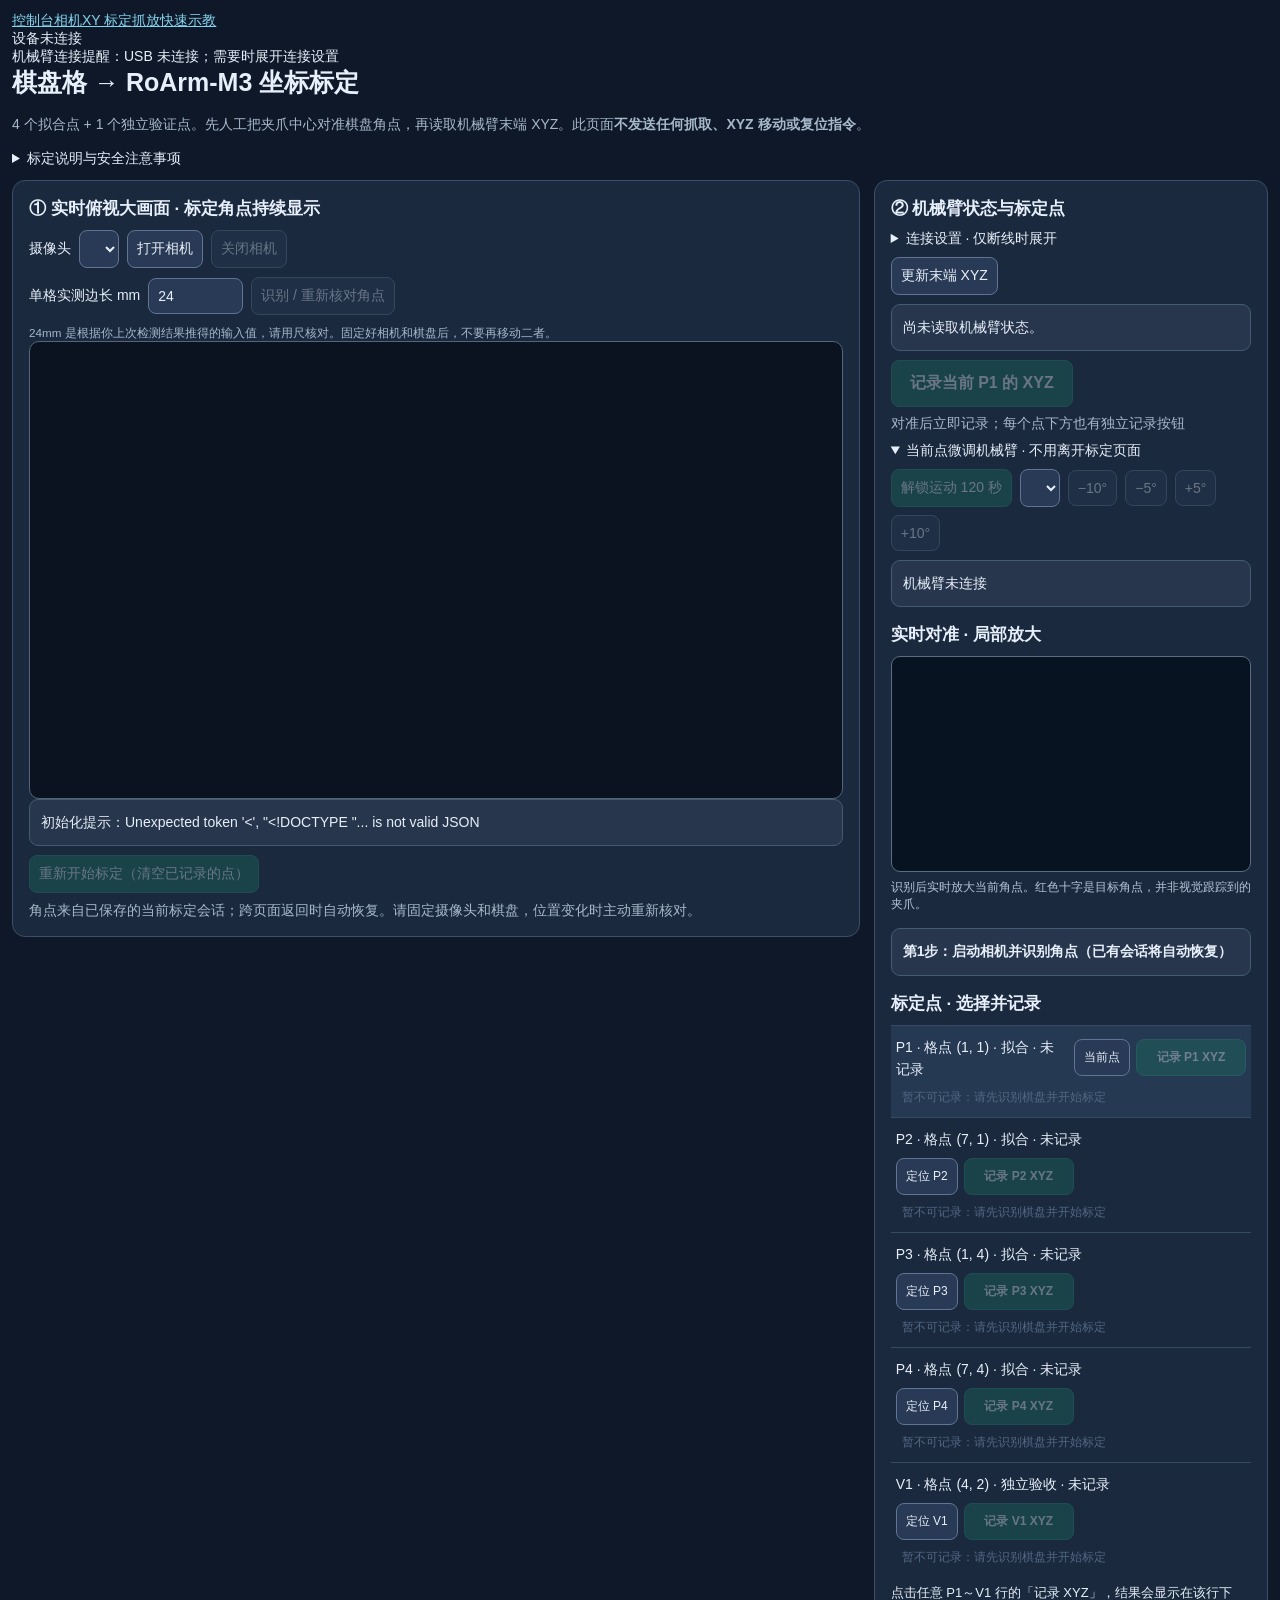
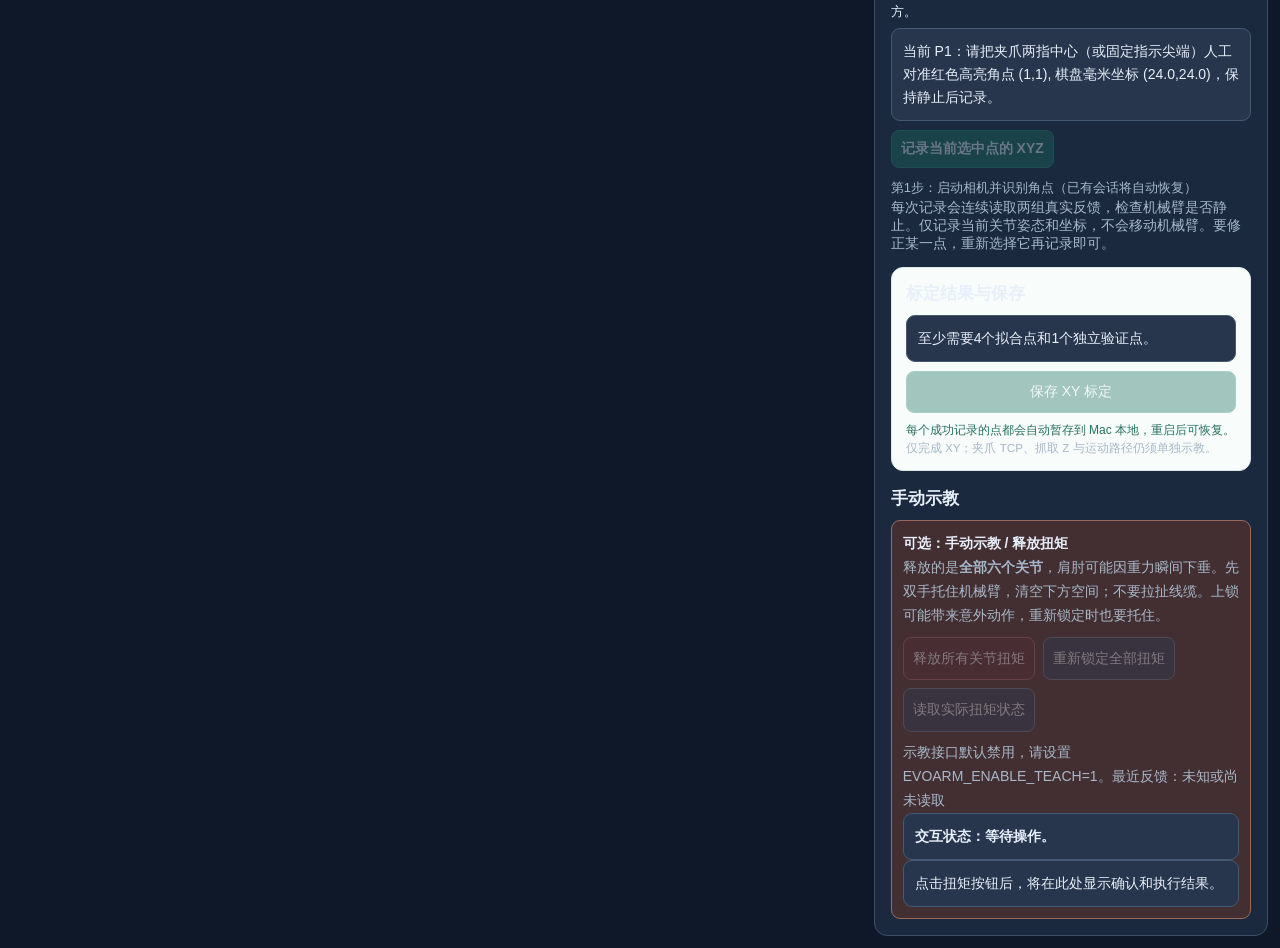
==== commit d839fb27: "feat: direct relative J1-J6 jog and unlock within calibration page" ====
--- a/control_ui/calibration.html
+++ b/control_ui/calibration.html
@@ -270,6 +270,7 @@
    "("+t.col+","+t.row+"), 棋盘毫米坐标 ("+
    (t.col*Number($("square").value)).toFixed(1)+","+
    (t.row*Number($("square").value)).toFixed(1)+")，保持静止后记录。";
+ refreshCalibrationJog();
  const setup=!vision?.checkerboard?.detected?"第1步：启动相机并识别角点（已有会话将自动恢复）":
   !session?"请先点击重新开始标定":
   !health?.connected?"第2步：选择串口并连接机械臂":
@@ -479,6 +480,47 @@
  await api("/api/connect","POST",{port});await refreshArm();say("已连接机械臂；可以开始记录角点 XYZ。");
 });
 $("refreshXYZ").onclick=()=>doAction(refreshArm);
+function refreshCalibrationJog(){
+ const healthReady=health?.connected&&health?.motion_enabled&&health?.armed&&
+   !health?.pending&&!health?.fault&&!health?.teach_active&&
+   Array.isArray(health?.torque_status)&&health.torque_status.length===6&&
+   health.torque_status.every(x=>x===1);
+ const reason=!health?.connected?"机械臂未连接":
+   !health?.motion_enabled?"请用 EVOARM_ENABLE_MOTION=1 启动服务":
+   health?.fault?"存在动作异常，请先复核":
+   health?.pending?"上一条运动尚未完成":
+   health?.teach_active?"关节扭矩已释放":
+   !healthReady?"请先点击「解锁运动 120 秒」":"点击方向按钮直接微调，结束后记录当前角点";
+ $("calUnlock").disabled=busy||!health?.connected||!health?.motion_enabled;
+ document.querySelectorAll("[data-cal-jog]").forEach(b=>{
+  b.disabled=busy||!healthReady||
+   !(health?.allowed_joints||[]).includes(Number($("calJoint").value));
+ });
+ $("calJogStatus").textContent=reason;
+}
+async function jogCalibration(delta_deg){
+ if(busy)return;
+ busy=true;render();refreshCalibrationJog();
+ try{
+  const joint=Number($("calJoint").value);
+  const result=await api("/api/teach/move-relative","POST",{joint,delta_deg});
+  $("calJogStatus").textContent="已发送 "+(delta_deg>0?"+":"")+delta_deg+
+    "°，目标 "+Number(result.to_deg).toFixed(1)+"°；等待真实反馈…";
+  health=await api("/api/health");
+ }catch(e){$("calJogStatus").textContent="未执行："+e.message}
+ finally{busy=false;render();refreshCalibrationJog()}
+}
+$("calUnlock").onclick=async()=>{
+ if(busy)return;
+ busy=true;
+ try{await api("/api/unlock-once","POST",{declaration:"已检查设备并清空运动区域"});
+     health=await api("/api/health");}
+ catch(e){$("calJogStatus").textContent="解锁失败："+e.message}
+ finally{busy=false;render();refreshCalibrationJog()}
+};
+document.querySelectorAll("[data-cal-jog]").forEach(b=>b.onclick=()=>jogCalibration(Number(b.dataset.calJog)));
+$("calJoint").onchange=refreshCalibrationJog;
+
 async function capturePoint(pointId){
  const t=TARGETS.find(x=>x.id===pointId);
  if(!t)return;
@@ -647,6 +689,12 @@
  $("serialPort").replaceChildren(...ports.map(p=>{const o=document.createElement("option");o.value=p.device;o.textContent=p.device;return o}));
  if(health?.port&&ports.some(p=>p.device===health.port))$("serialPort").value=health.port;
  await refreshArm();await cameras();
+ const jointOptions=health?.joints||[];
+ $("calJoint").replaceChildren(...jointOptions.map(j=>{
+  const o=document.createElement("option");o.value=String(j.id);
+  o.textContent="J"+j.id+" · "+j.label;return o;
+ }));
+ $("calJoint").value="1";
  if(!cameraAutoTried&&navigator.permissions?.query){
   cameraAutoTried=true;
   try{
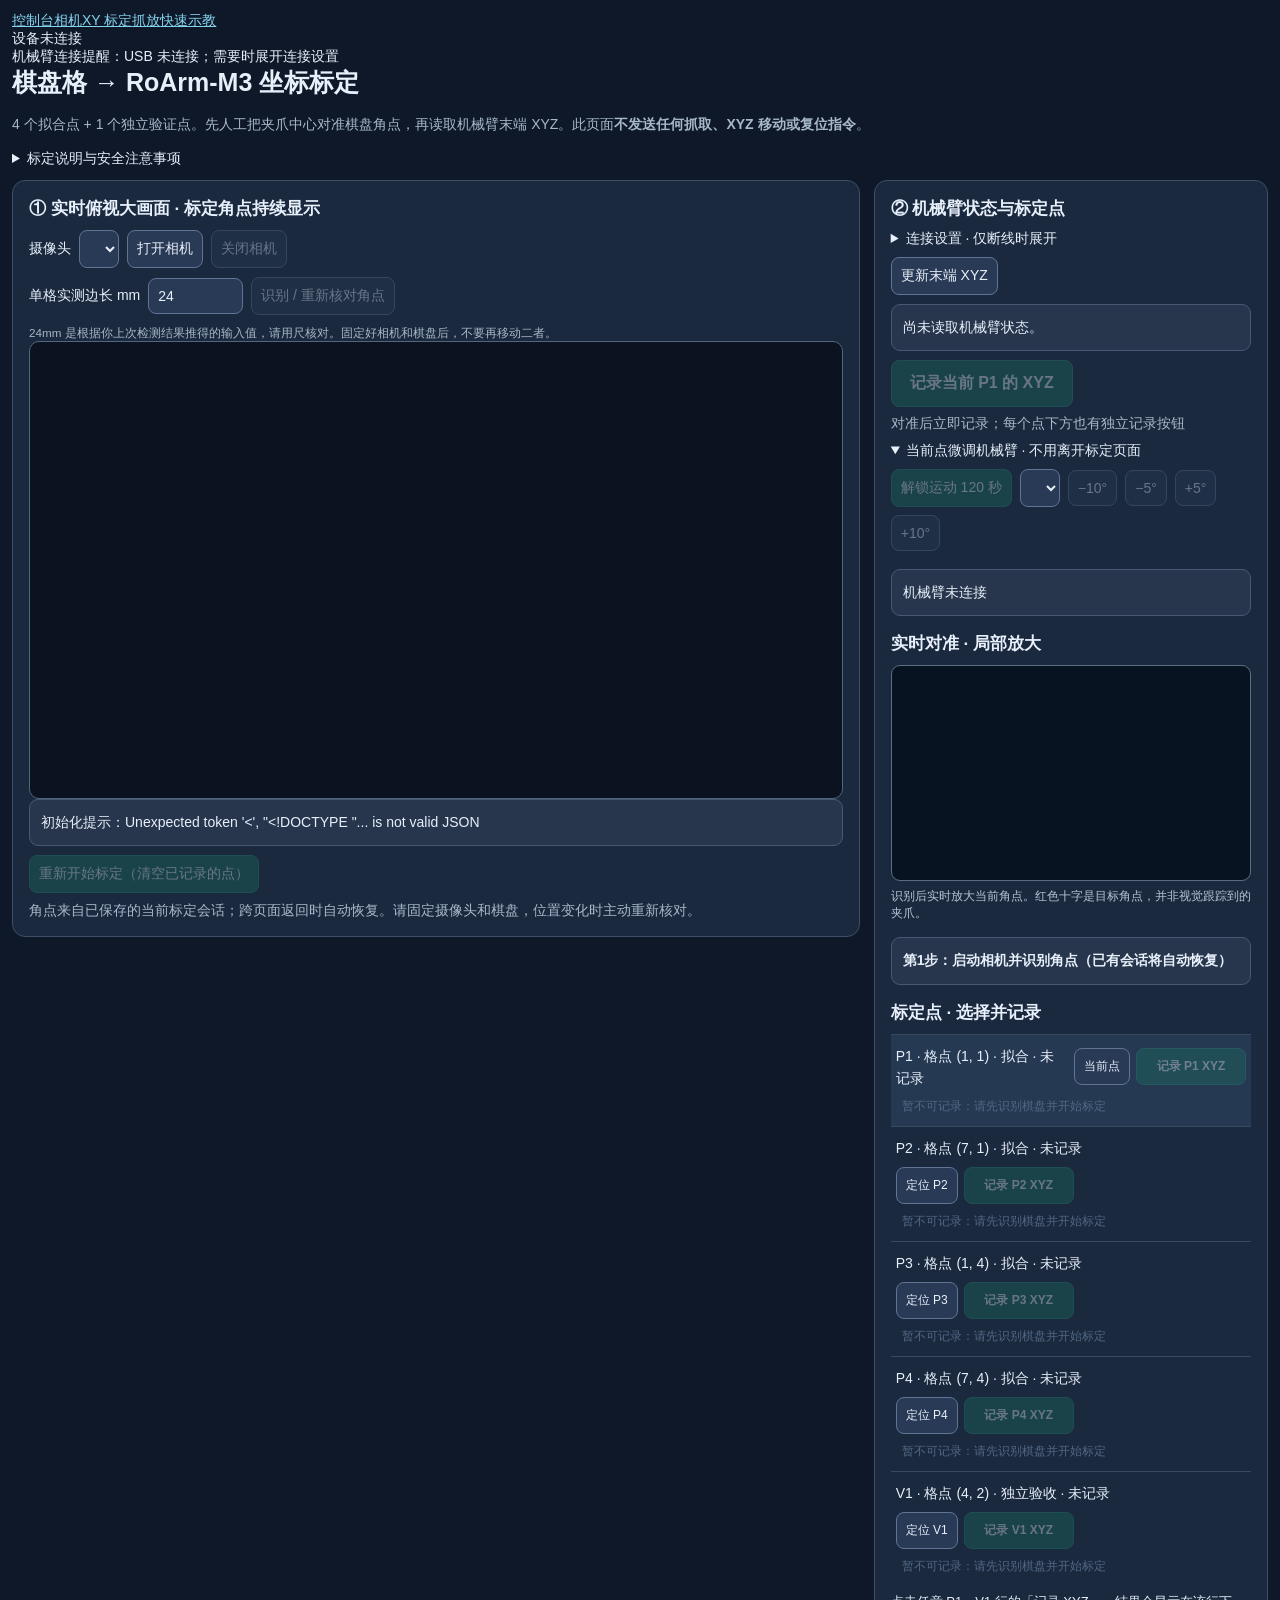
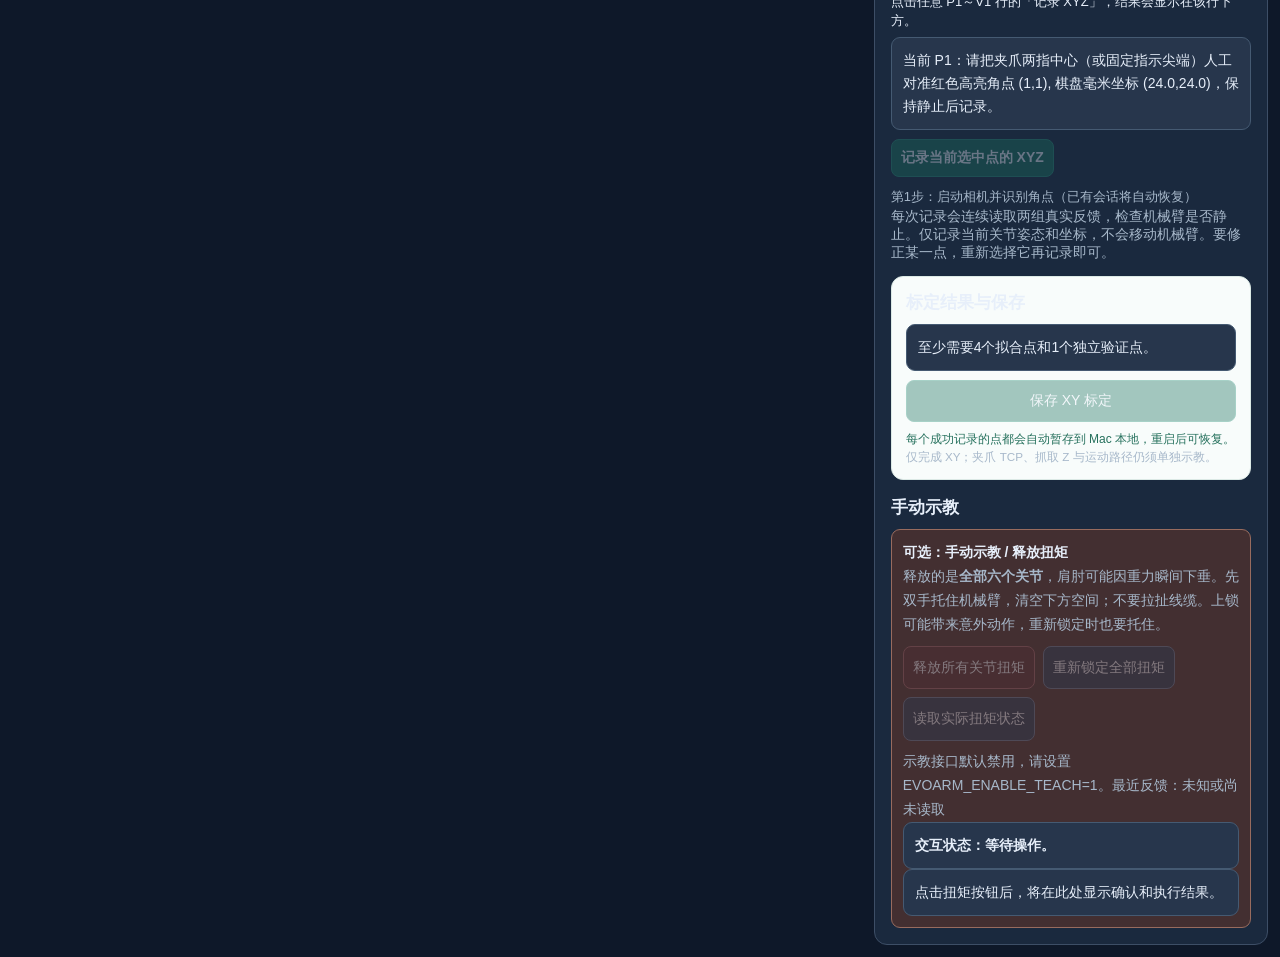
==== commit 3690df0f: "ui: add one-click checked motion recovery directly on calibration page" ====
--- a/control_ui/calibration.html
+++ b/control_ui/calibration.html
@@ -93,6 +93,7 @@
  <button type="button" data-cal-jog="-5">−5°</button>
  <button type="button" data-cal-jog="5">+5°</button>
  <button type="button" data-cal-jog="10">+10°</button></div>
+ <div class="row"><button id="calRecover" type="button" class="primary" hidden>检查状态并恢复操作</button><span id="calRecoveryHint" class="muted" hidden>仅在机械臂已静止、周围无障碍时使用；恢复不会自动运动。</span></div>
  <div id="calJogStatus" class="notice" role="status">选择 J1–J4 按需调整；J5/J6 尽量保持固定。每次点击立即发送一条相对运动命令，等待反馈后才能继续。</div>
  </details>
 <h2 style="margin-top:16px">实时对准 · 局部放大</h2>
@@ -481,6 +482,10 @@
 });
 $("refreshXYZ").onclick=()=>doAction(refreshArm);
 function refreshCalibrationJog(){
+ $("calRecover").hidden=!health?.fault;
+ $("calRecover").disabled=busy||!health?.connected;
+ $("calRecoveryHint").hidden=!health?.fault;
+
  const healthReady=health?.connected&&health?.motion_enabled&&health?.armed&&
    !health?.pending&&!health?.fault&&!health?.teach_active&&
    Array.isArray(health?.torque_status)&&health.torque_status.length===6&&
@@ -510,6 +515,21 @@
  }catch(e){$("calJogStatus").textContent="未执行："+e.message}
  finally{busy=false;render();refreshCalibrationJog()}
 }
+$("calRecover").onclick=async()=>{
+ if(busy||!health?.fault)return;
+ busy=true;render();
+ $("calJogStatus").textContent="正在读取两次关节反馈，确认机械臂静止、扭矩锁定…";
+ try{
+  const result=await api("/api/recover","POST",
+    {declaration:"已检查机械臂静止且运动区域安全"});
+  health=await api("/api/health");
+  $("calJogStatus").textContent="运动异常已解除，没有补发刚才的指令。请点击「解锁运动 120 秒」后继续。";
+  await refreshArm();
+ }catch(e){
+  $("calJogStatus").textContent="暂未恢复："+e.message;
+  try{health=await api("/api/health")}catch(_){}
+ }finally{busy=false;render()}
+};
 $("calUnlock").onclick=async()=>{
  if(busy)return;
  busy=true;
@@ -680,6 +700,12 @@
   const previous=await api("/api/calibration/status");
   if(previous?.session_id){
    session=previous.session_id;summary=previous;chosen=previous.next_id||"P1";
+   for(const record of previous.records||[]){
+    const target=TARGETS.find(t=>t.id===record.id);
+    if(target&&Array.isArray(record.grid)&&record.grid.length===2){
+     target.col=record.grid[0];target.row=record.grid[1];
+    }
+   }
    if(Number.isFinite(previous.square_mm))$("square").value=String(previous.square_mm);
    const recovered=restoreSavedCorners(previous);
    say(recovered?"已恢复 "+previous.records.length+"/5 个点及原始54角点。打开相机即可继续对准，除非相机或棋盘移动，否则不用重新识别。":"已恢复记录，但缺少有效角点；请检查保存数据。");
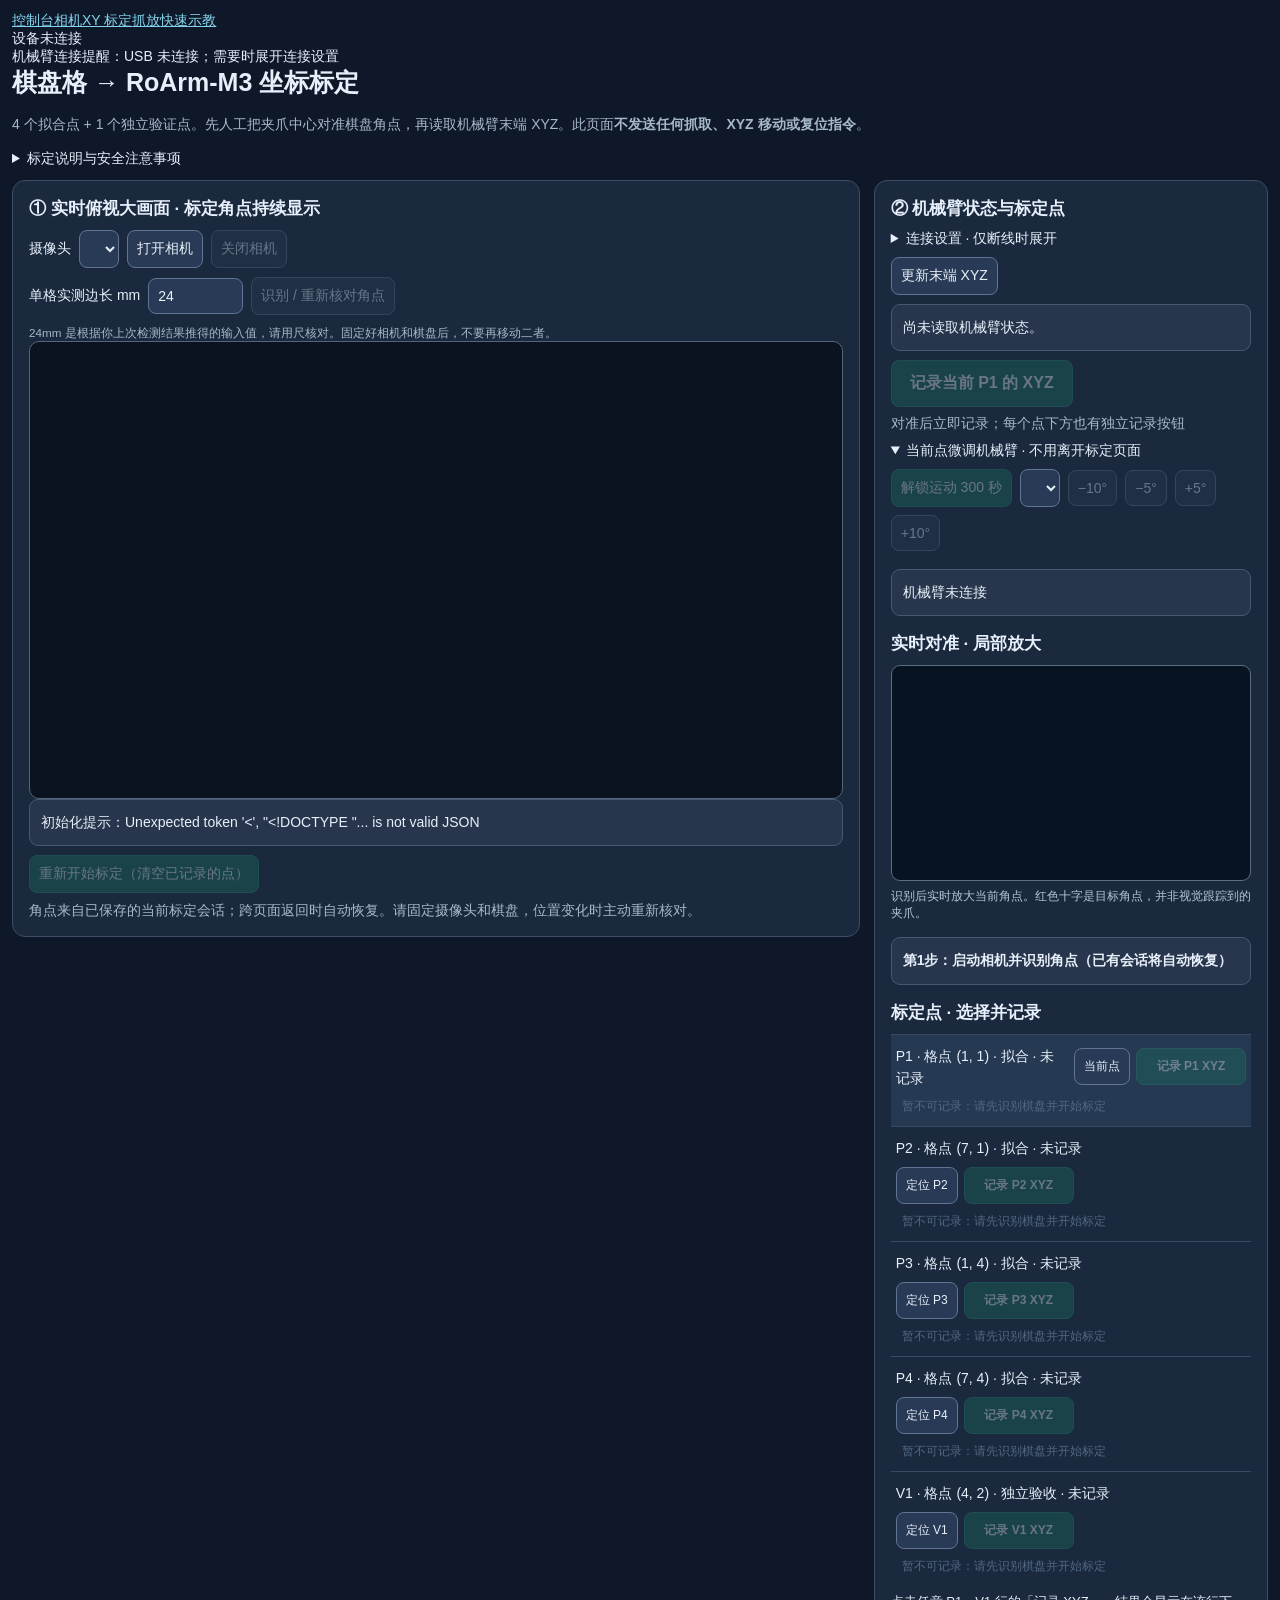
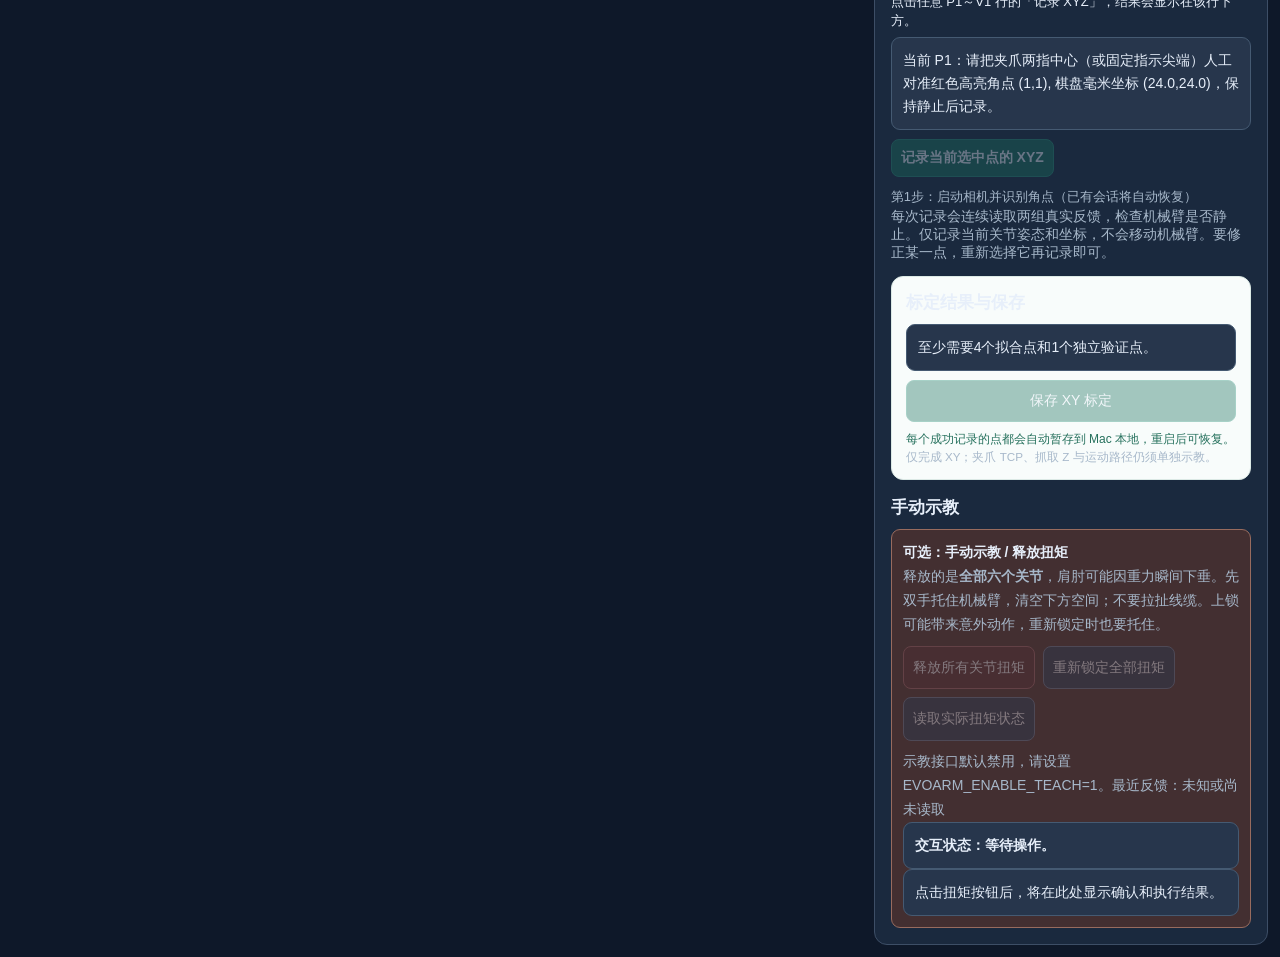
==== commit aaefeaa8: "ui(control): show updated five-minute manual motion authorization in teach/calibration pages" ====
--- a/control_ui/calibration.html
+++ b/control_ui/calibration.html
@@ -87,7 +87,7 @@
 <div class="row"><button id="captureTop" class="primary" disabled style="font-size:16px;font-weight:750;padding:12px 18px">记录当前 P1 的 XYZ</button><span class="muted">对准后立即记录；每个点下方也有独立记录按钮</span></div>
 <details id="calibrationJog" class="connection-settings" open>
  <summary>当前点微调机械臂 · 不用离开标定页面</summary>
- <div class="row"><button id="calUnlock" type="button" class="primary">解锁运动 120 秒</button>
+ <div class="row"><button id="calUnlock" type="button" class="primary">解锁运动 300 秒</button>
  <select id="calJoint" aria-label="调整关节"></select>
  <button type="button" data-cal-jog="-10">−10°</button>
  <button type="button" data-cal-jog="-5">−5°</button>
@@ -495,7 +495,7 @@
    health?.fault?"存在动作异常，请先复核":
    health?.pending?"上一条运动尚未完成":
    health?.teach_active?"关节扭矩已释放":
-   !healthReady?"请先点击「解锁运动 120 秒」":"点击方向按钮直接微调，结束后记录当前角点";
+   !healthReady?"请先点击「解锁运动 300 秒」":"点击方向按钮直接微调，结束后记录当前角点";
  $("calUnlock").disabled=busy||!health?.connected||!health?.motion_enabled;
  document.querySelectorAll("[data-cal-jog]").forEach(b=>{
   b.disabled=busy||!healthReady||
@@ -509,8 +509,7 @@
  try{
   const joint=Number($("calJoint").value);
   const result=await api("/api/teach/move-relative","POST",{joint,delta_deg});
-  $("calJogStatus").textContent="已发送 "+(delta_deg>0?"+":"")+delta_deg+
-    "°，目标 "+Number(result.to_deg).toFixed(1)+"°；等待真实反馈…";
+  $("calJogStatus").textContent="正在调整关节，等待完成反馈…";
   health=await api("/api/health");
  }catch(e){$("calJogStatus").textContent="未执行："+e.message}
  finally{busy=false;render();refreshCalibrationJog()}
@@ -523,7 +522,7 @@
   const result=await api("/api/recover","POST",
     {declaration:"已检查机械臂静止且运动区域安全"});
   health=await api("/api/health");
-  $("calJogStatus").textContent="运动异常已解除，没有补发刚才的指令。请点击「解锁运动 120 秒」后继续。";
+  $("calJogStatus").textContent="运动异常已解除，没有补发刚才的指令。请点击「解锁运动 300 秒」后继续。";
   await refreshArm();
  }catch(e){
   $("calJogStatus").textContent="暂未恢复："+e.message;
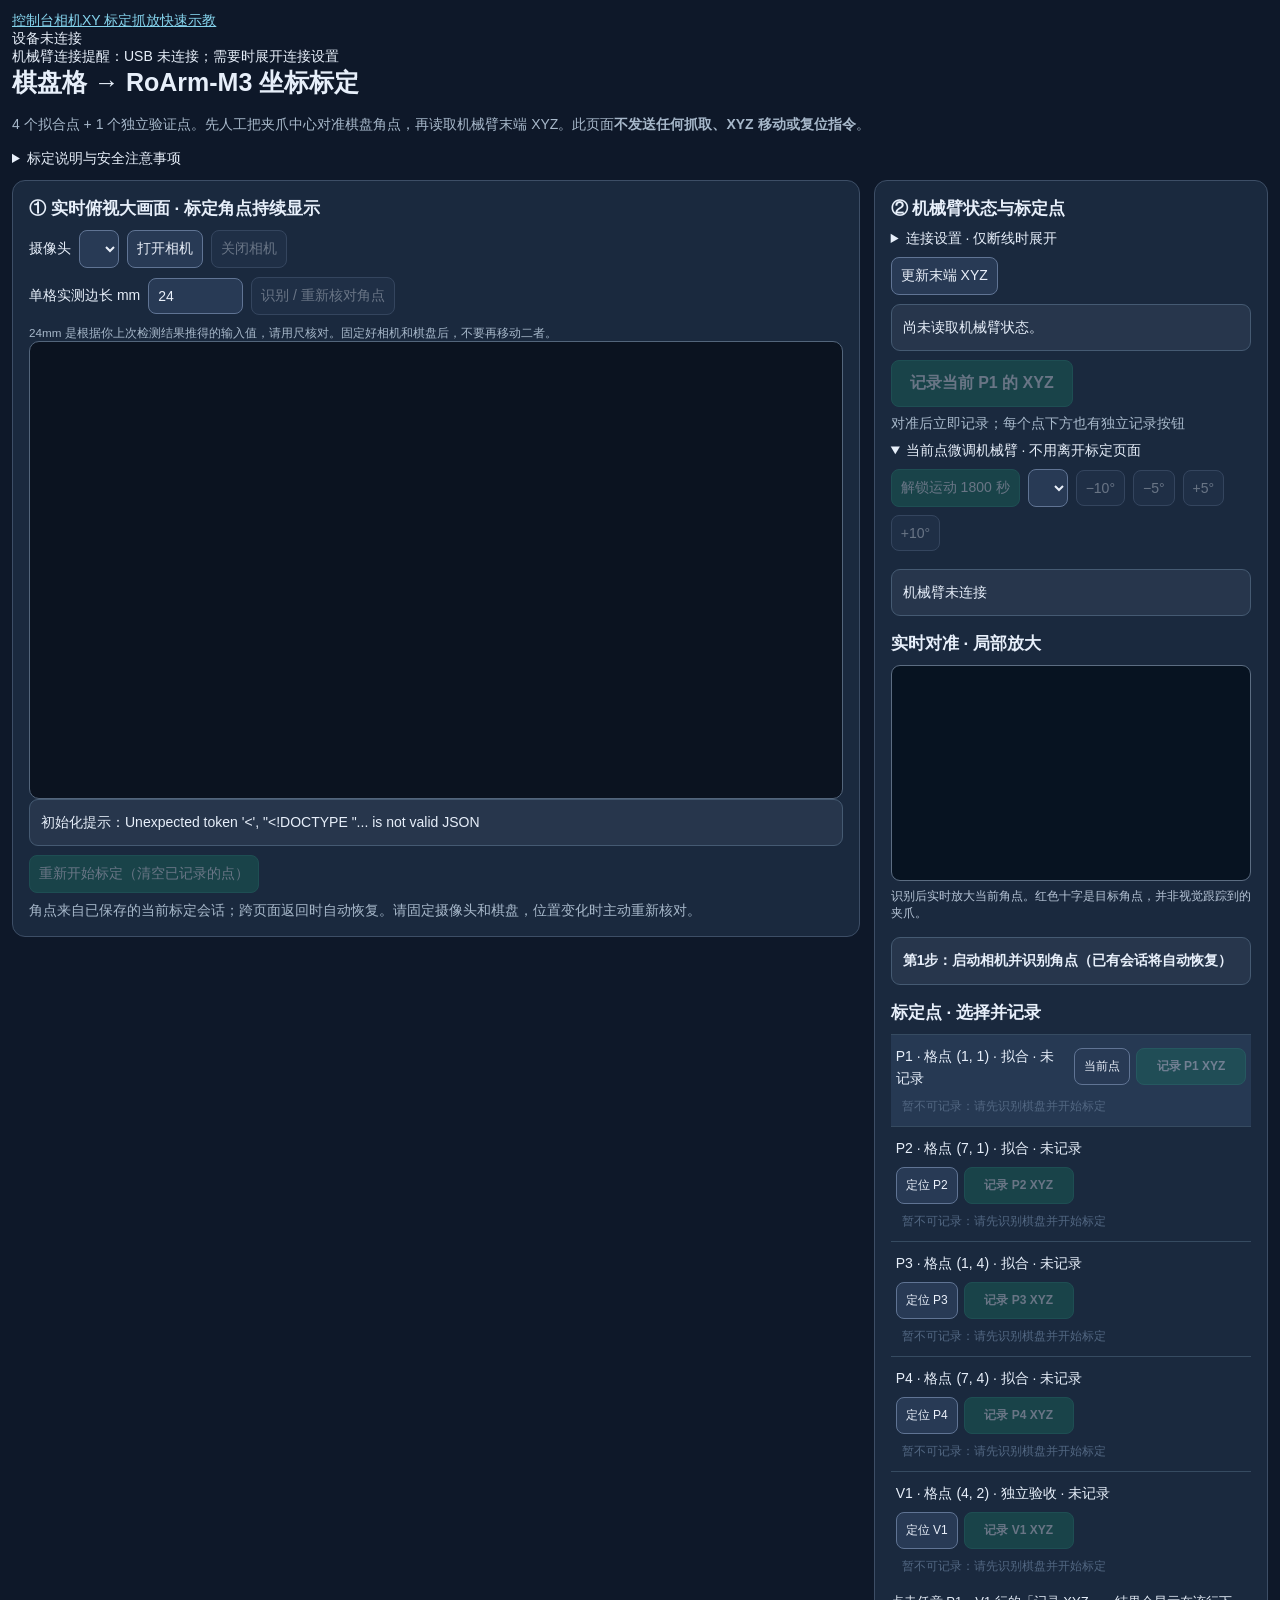
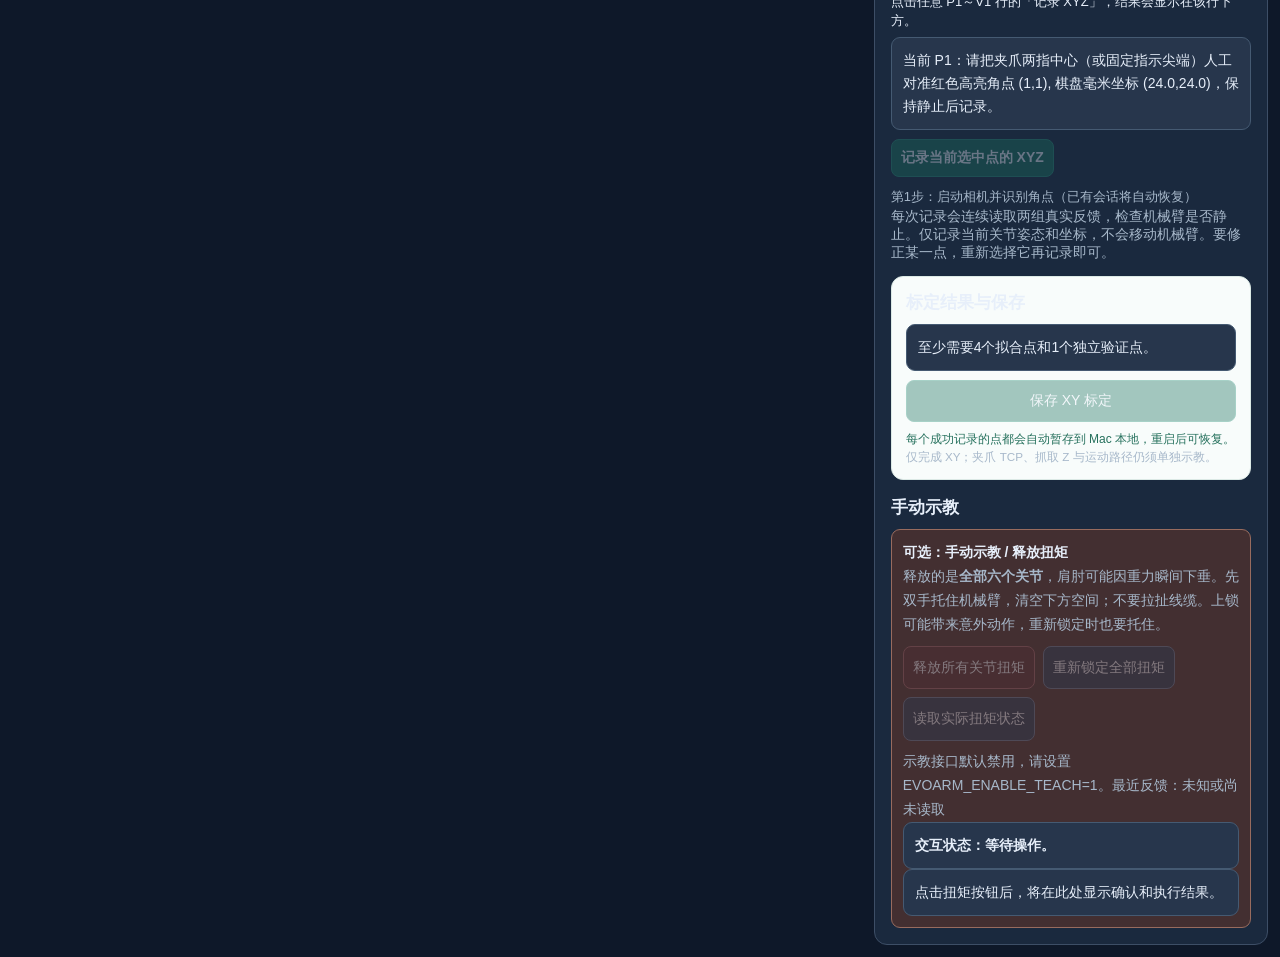
==== commit 711db722: "ui(control): show updated 30-minute operator lease in teaching and calibration controls" ====
--- a/control_ui/calibration.html
+++ b/control_ui/calibration.html
@@ -87,7 +87,7 @@
 <div class="row"><button id="captureTop" class="primary" disabled style="font-size:16px;font-weight:750;padding:12px 18px">记录当前 P1 的 XYZ</button><span class="muted">对准后立即记录；每个点下方也有独立记录按钮</span></div>
 <details id="calibrationJog" class="connection-settings" open>
  <summary>当前点微调机械臂 · 不用离开标定页面</summary>
- <div class="row"><button id="calUnlock" type="button" class="primary">解锁运动 300 秒</button>
+ <div class="row"><button id="calUnlock" type="button" class="primary">解锁运动 1800 秒</button>
  <select id="calJoint" aria-label="调整关节"></select>
  <button type="button" data-cal-jog="-10">−10°</button>
  <button type="button" data-cal-jog="-5">−5°</button>
@@ -495,7 +495,7 @@
    health?.fault?"存在动作异常，请先复核":
    health?.pending?"上一条运动尚未完成":
    health?.teach_active?"关节扭矩已释放":
-   !healthReady?"请先点击「解锁运动 300 秒」":"点击方向按钮直接微调，结束后记录当前角点";
+   !healthReady?"请先点击「解锁运动 1800 秒」":"点击方向按钮直接微调，结束后记录当前角点";
  $("calUnlock").disabled=busy||!health?.connected||!health?.motion_enabled;
  document.querySelectorAll("[data-cal-jog]").forEach(b=>{
   b.disabled=busy||!healthReady||
@@ -522,7 +522,7 @@
   const result=await api("/api/recover","POST",
     {declaration:"已检查机械臂静止且运动区域安全"});
   health=await api("/api/health");
-  $("calJogStatus").textContent="运动异常已解除，没有补发刚才的指令。请点击「解锁运动 300 秒」后继续。";
+  $("calJogStatus").textContent="运动异常已解除，没有补发刚才的指令。请点击「解锁运动 1800 秒」后继续。";
   await refreshArm();
  }catch(e){
   $("calJogStatus").textContent="暂未恢复："+e.message;
